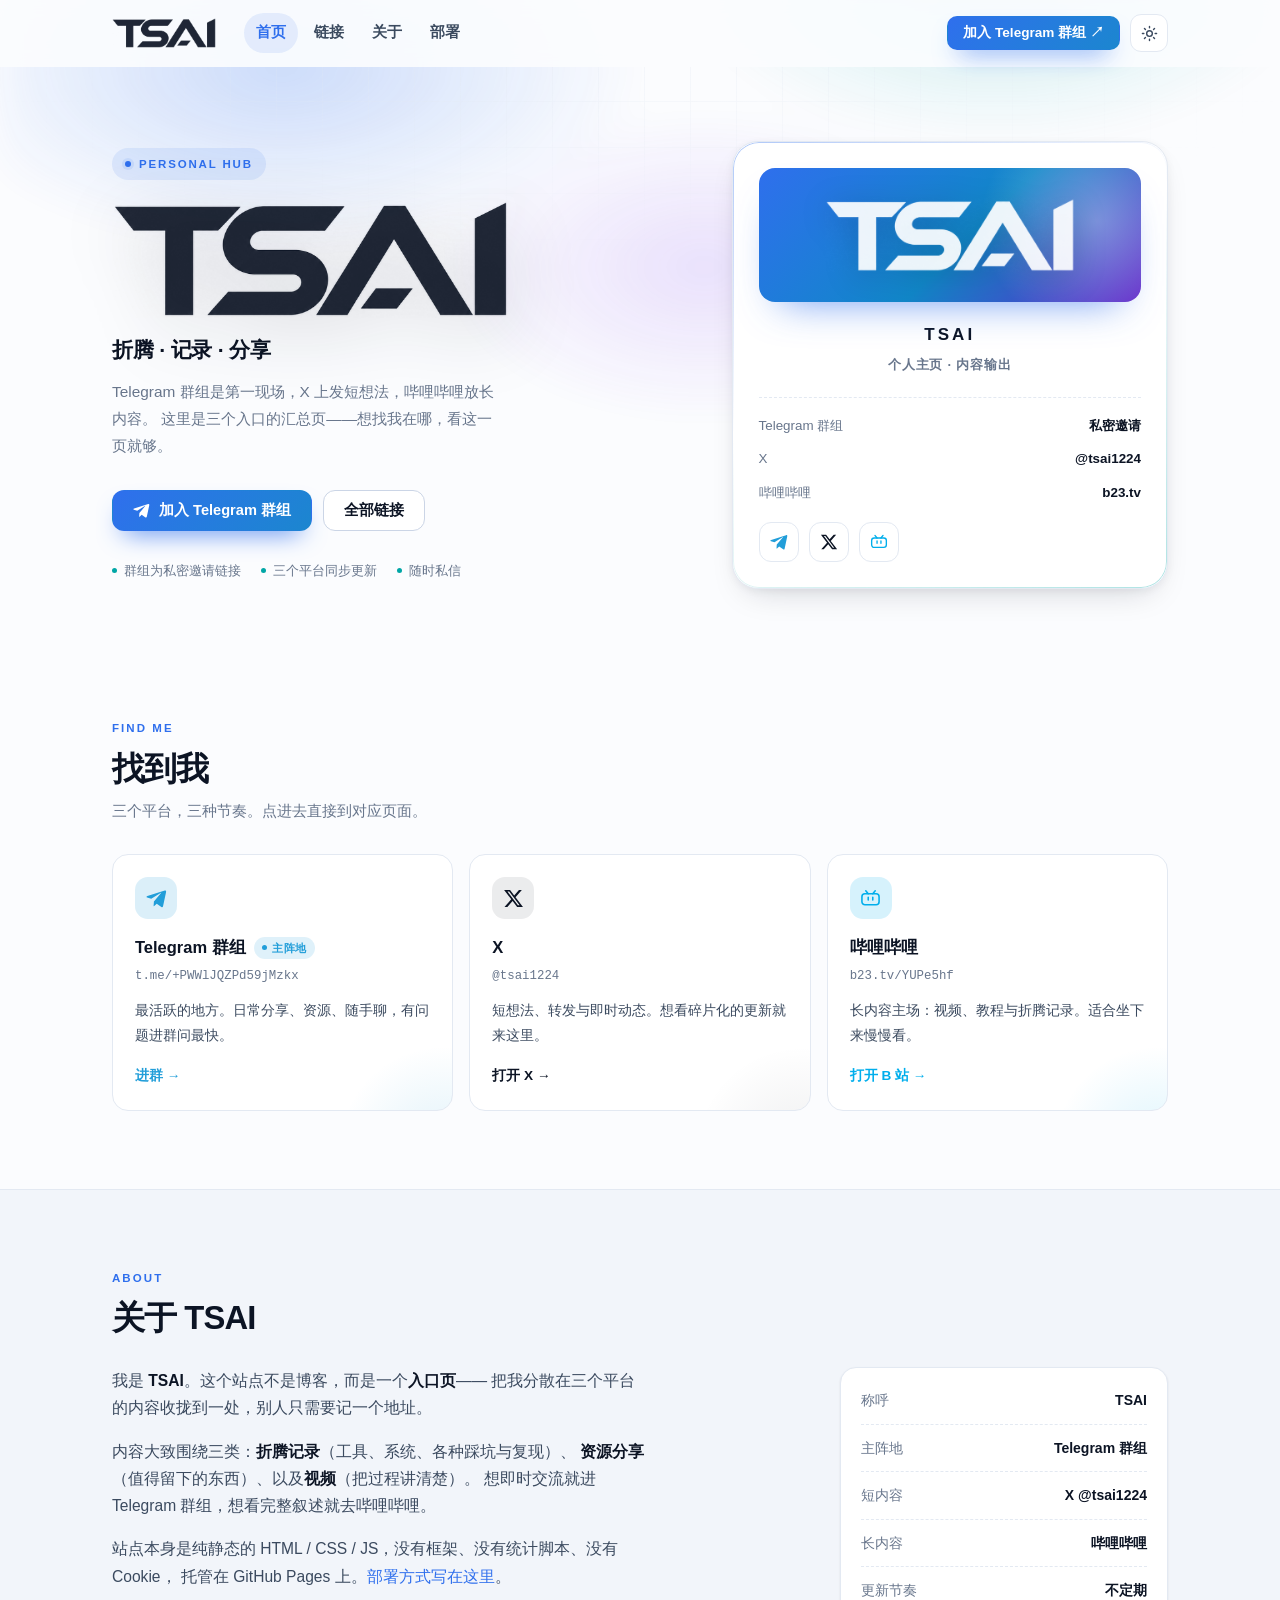
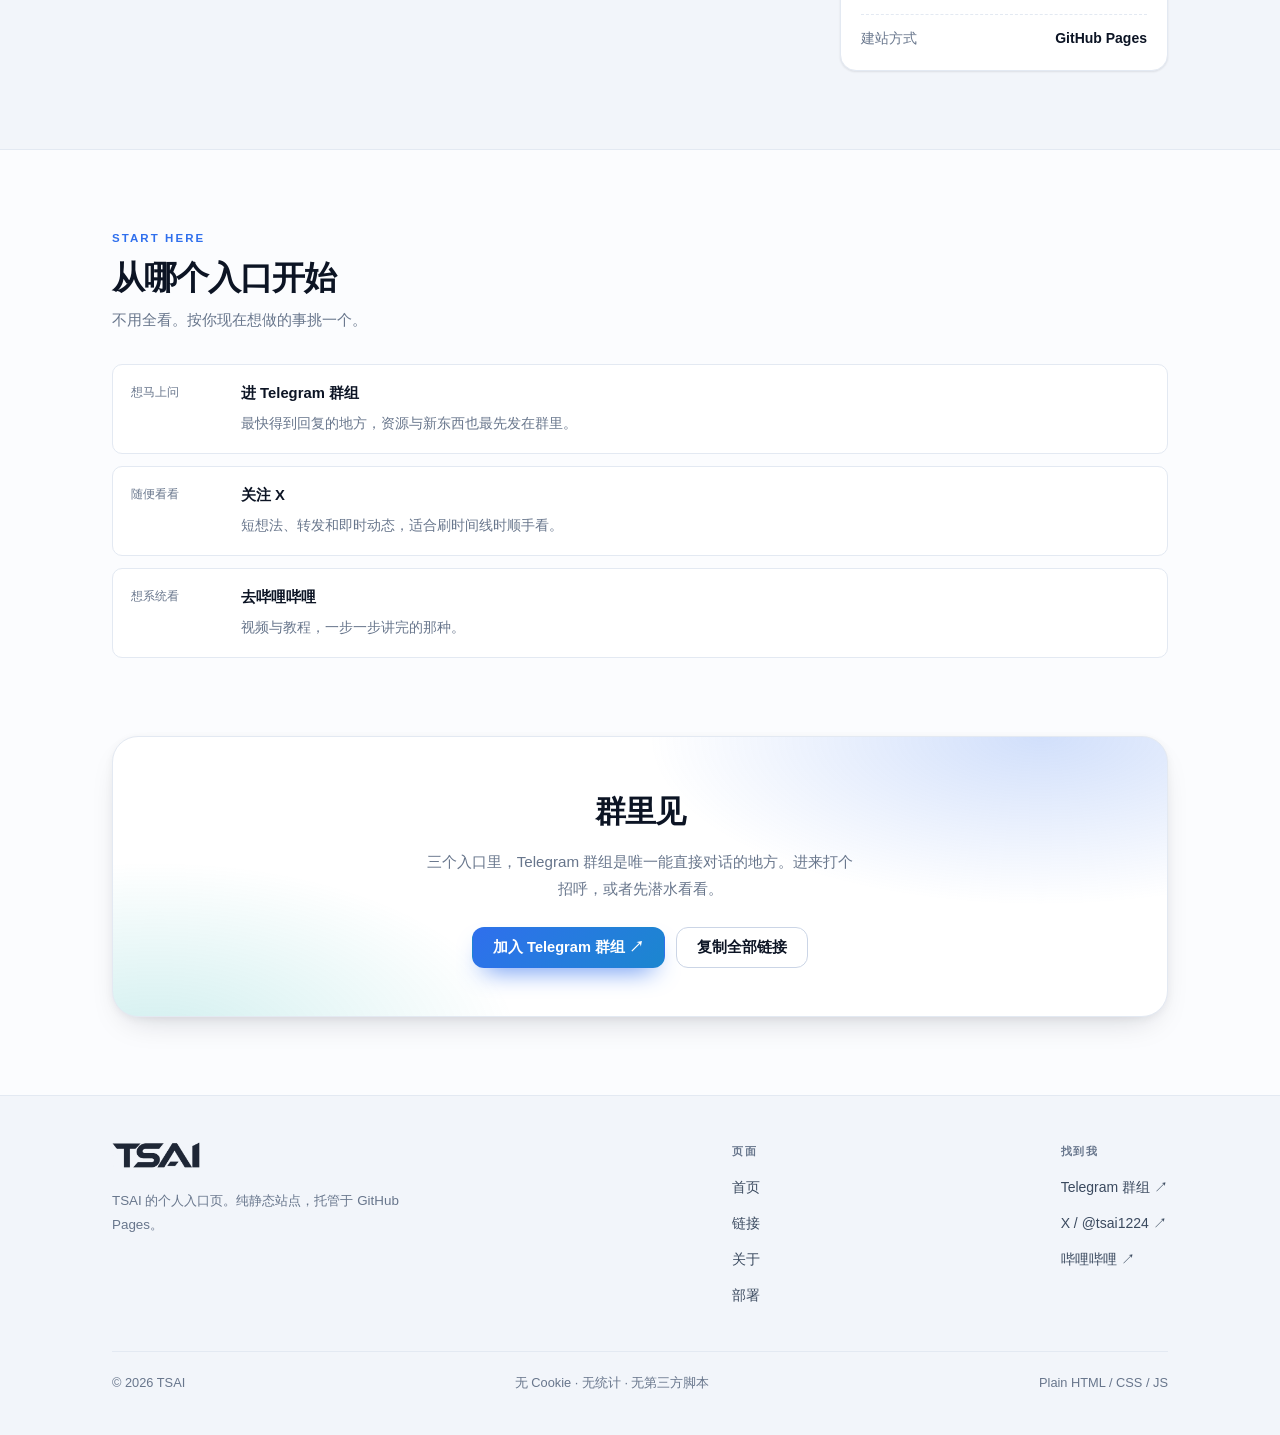
==== index.html @ ca475113 "seo: 补 canonical 与 og:url" ====
<!DOCTYPE html>
<html lang="zh-CN" data-theme="light">
<head>
<meta charset="utf-8">
<meta name="viewport" content="width=device-width, initial-scale=1">
<title>TSAI · 个人主页</title>
<meta name="description" content="TSAI 的个人主页：Telegram 群组、X、哔哩哔哩三个入口汇总。折腾、记录、分享。">
<meta name="author" content="TSAI">
<meta name="theme-color" content="#2f6fed">
<link rel="icon" href="assets/img/favicon.png" type="image/png">
<link rel="apple-touch-icon" href="assets/img/apple-touch-icon.png">
<link rel="stylesheet" href="assets/css/style.css">
  <link rel="canonical" href="https://mabaca123hsu.github.io/">
  <meta property="og:url" content="https://mabaca123hsu.github.io/">
  <meta property="og:type" content="website">
<meta property="og:title" content="TSAI · 个人主页">
<meta property="og:description" content="Telegram 群组、X、哔哩哔哩 —— 一个入口看全部。">
<meta property="og:image" content="https://mabaca123hsu.github.io/assets/img/og-cover.png">
<meta name="twitter:card" content="summary_large_image">
<script>
  (function () {
    document.documentElement.classList.add('js');
    try {
      var t = localStorage.getItem('tsai-theme');
      if (t !== 'light' && t !== 'dark') {
        t = window.matchMedia('(prefers-color-scheme: dark)').matches ? 'dark' : 'light';
      }
      document.documentElement.dataset.theme = t;
    } catch (e) {}
  })();
</script>
</head>
<body>

<a class="skip-link" href="#main">跳到正文</a>

<header class="topbar">
  <div class="wrap topbar-inner">
    <a class="brand" href="index.html" aria-label="TSAI 首页">
      <img class="logo-ink" src="assets/img/tsai-logo-ink.png" alt="TSAI" width="104" height="31">
      <img class="logo-paper" src="assets/img/tsai-logo-paper.png" alt="TSAI" width="104" height="31" aria-hidden="true">
    </a>
    <nav class="nav" id="siteNav" aria-label="主导航">
      <a href="index.html">首页</a>
      <a href="links.html">链接</a>
      <a href="about.html">关于</a>
      <a href="deploy.html">部署</a>
    </nav>
    <div class="topbar-right">
      <a class="btn btn-primary btn-sm" href="https://t.me/+PWWlJQZPd59jMzkx" target="_blank" rel="noopener">加入 Telegram 群组 ↗</a>
      <button class="icon-btn nav-toggle" id="navToggle" aria-label="打开导航" aria-expanded="false" aria-controls="siteNav">
        <svg width="18" height="18" viewBox="0 0 24 24" fill="none" stroke="currentColor" stroke-width="2" stroke-linecap="round"><path d="M4 7h16M4 12h16M4 17h16"/></svg>
      </button>
      <button class="icon-btn" id="themeToggle" aria-label="切换深色 / 浅色主题">
        <svg class="sun" width="17" height="17" viewBox="0 0 24 24" fill="none" stroke="currentColor" stroke-width="2" stroke-linecap="round"><circle cx="12" cy="12" r="4"/><path d="M12 2v2M12 20v2M2 12h2M20 12h2M4.9 4.9l1.4 1.4M17.7 17.7l1.4 1.4M19.1 4.9l-1.4 1.4M6.3 17.7l-1.4 1.4"/></svg>
        <svg class="moon" width="17" height="17" viewBox="0 0 24 24" fill="none" stroke="currentColor" stroke-width="2" stroke-linecap="round"><path d="M21 12.8A8.5 8.5 0 1 1 11.2 3a6.6 6.6 0 0 0 9.8 9.8z"/></svg>
      </button>
    </div>
  </div>
</header>

<main id="main">

  <section class="hero">
    <div class="wrap hero-grid">
      <div class="hero-copy">
        <span class="eyebrow">Personal hub</span>
        <h1>
          <img class="hero-logo logo-ink" src="assets/img/tsai-logo-ink.png" alt="TSAI" width="420" height="125">
          <img class="hero-logo logo-paper" src="assets/img/tsai-logo-paper.png" alt="TSAI" width="420" height="125" aria-hidden="true">
          <span class="sr-only">TSAI</span>
        </h1>
        <p class="tagline">折腾 · 记录 · 分享</p>
        <p class="sub">
          Telegram 群组是第一现场，X 上发短想法，哔哩哔哩放长内容。
          这里是三个入口的汇总页——想找我在哪，看这一页就够。
        </p>
        <div class="hero-actions">
          <a class="btn btn-primary" href="https://t.me/+PWWlJQZPd59jMzkx" target="_blank" rel="noopener">
            <svg width="17" height="17" viewBox="0 0 24 24" fill="currentColor" aria-hidden="true"><path d="M9.04 15.47l-.38 5.36c.54 0 .78-.24 1.06-.5l2.55-2.44 5.29 3.87c.97.54 1.66.26 1.92-.9l3.48-16.3c.31-1.45-.53-2.02-1.48-1.67L1.6 9.2C.18 9.77.2 10.58 1.36 10.94l4.6 1.44 10.7-6.74c.5-.33.96-.15.58.18z"/></svg>
            加入 Telegram 群组
          </a>
          <a class="btn btn-ghost" href="links.html">全部链接</a>
        </div>
        <div class="hero-note">
          <span>群组为私密邀请链接</span>
          <span>三个平台同步更新</span>
          <span>随时私信</span>
        </div>
      </div>

      <aside class="idcard reveal">
        <div class="plate">
          <img src="assets/img/tsai-logo-paper.png" alt="TSAI 标志" width="260" height="77">
        </div>
        <p class="name">TSAI</p>
        <p class="role">个人主页 · 内容输出</p>
        <ul class="idcard-list">
          <li><span>Telegram 群组</span><b>私密邀请</b></li>
          <li><span>X</span><b>@tsai1224</b></li>
          <li><span>哔哩哔哩</span><b>b23.tv</b></li>
        </ul>
        <div class="social-row" style="margin-top:18px">
          <a class="social tg icon-only" href="https://t.me/+PWWlJQZPd59jMzkx" target="_blank" rel="noopener" aria-label="Telegram 群组" title="Telegram 群组">
            <span class="ico"><svg viewBox="0 0 24 24" fill="currentColor" aria-hidden="true"><path d="M9.04 15.47l-.38 5.36c.54 0 .78-.24 1.06-.5l2.55-2.44 5.29 3.87c.97.54 1.66.26 1.92-.9l3.48-16.3c.31-1.45-.53-2.02-1.48-1.67L1.6 9.2C.18 9.77.2 10.58 1.36 10.94l4.6 1.44 10.7-6.74c.5-.33.96-.15.58.18z"/></svg></span>
          </a>
          <a class="social x icon-only" href="https://x.com/tsai1224?s=11" target="_blank" rel="noopener" aria-label="X（Twitter）" title="X">
            <span class="ico"><svg viewBox="0 0 24 24" fill="currentColor" aria-hidden="true"><path d="M18.244 2.25h3.308l-7.227 8.26 8.502 11.24H16.17l-5.214-6.817L4.99 21.75H1.68l7.73-8.835L1.254 2.25H8.08l4.713 6.231zm-1.161 17.52h1.833L7.084 4.126H5.117z"/></svg></span>
          </a>
          <a class="social bili icon-only" href="https://b23.tv/YUPe5hf" target="_blank" rel="noopener" aria-label="哔哩哔哩" title="哔哩哔哩">
            <span class="ico"><svg viewBox="0 0 24 24" fill="none" stroke="currentColor" stroke-width="1.8" stroke-linecap="round" stroke-linejoin="round" aria-hidden="true"><rect x="2.2" y="6.6" width="19.6" height="12.6" rx="3.4"/><path d="M6.6 3.2 9.4 6.6M17.4 3.2 14.6 6.6"/><path d="M9.4 10.6v3M14.6 10.6v3"/></svg></span>
          </a>
        </div>
      </aside>
    </div>
  </section>

  <section class="section" id="find">
    <div class="wrap">
      <div class="sec-head reveal">
        <span class="kicker">Find me</span>
        <h2>找到我</h2>
        <p>三个平台，三种节奏。点进去直接到对应页面。</p>
      </div>

      <div class="platforms">
        <a class="pcard tg reveal" href="https://t.me/+PWWlJQZPd59jMzkx" target="_blank" rel="noopener">
          <span class="pico">
            <svg viewBox="0 0 24 24" fill="currentColor" aria-hidden="true"><path d="M9.04 15.47l-.38 5.36c.54 0 .78-.24 1.06-.5l2.55-2.44 5.29 3.87c.97.54 1.66.26 1.92-.9l3.48-16.3c.31-1.45-.53-2.02-1.48-1.67L1.6 9.2C.18 9.77.2 10.58 1.36 10.94l4.6 1.44 10.7-6.74c.5-.33.96-.15.58.18z"/></svg>
          </span>
          <h3>Telegram 群组 <span class="badge-live">主阵地</span></h3>
          <p class="handle">t.me/+PWWlJQZPd59jMzkx</p>
          <p>最活跃的地方。日常分享、资源、随手聊，有问题进群问最快。</p>
          <span class="go">进群 →</span>
        </a>

        <a class="pcard xv reveal" href="https://x.com/tsai1224?s=11" target="_blank" rel="noopener">
          <span class="pico">
            <svg viewBox="0 0 24 24" fill="currentColor" aria-hidden="true"><path d="M18.244 2.25h3.308l-7.227 8.26 8.502 11.24H16.17l-5.214-6.817L4.99 21.75H1.68l7.73-8.835L1.254 2.25H8.08l4.713 6.231zm-1.161 17.52h1.833L7.084 4.126H5.117z"/></svg>
          </span>
          <h3>X</h3>
          <p class="handle">@tsai1224</p>
          <p>短想法、转发与即时动态。想看碎片化的更新就来这里。</p>
          <span class="go">打开 X →</span>
        </a>

        <a class="pcard bili reveal" href="https://b23.tv/YUPe5hf" target="_blank" rel="noopener">
          <span class="pico">
            <svg viewBox="0 0 24 24" fill="none" stroke="currentColor" stroke-width="1.8" stroke-linecap="round" stroke-linejoin="round" aria-hidden="true"><rect x="2.2" y="6.6" width="19.6" height="12.6" rx="3.4"/><path d="M6.6 3.2 9.4 6.6M17.4 3.2 14.6 6.6"/><path d="M9.4 10.6v3M14.6 10.6v3"/></svg>
          </span>
          <h3>哔哩哔哩</h3>
          <p class="handle">b23.tv/YUPe5hf</p>
          <p>长内容主场：视频、教程与折腾记录。适合坐下来慢慢看。</p>
          <span class="go">打开 B 站 →</span>
        </a>
      </div>
    </div>
  </section>

  <section class="section alt" id="about">
    <div class="wrap">
      <div class="sec-head reveal">
        <span class="kicker">About</span>
        <h2>关于 TSAI</h2>
      </div>
      <div class="about-grid">
        <div class="prose reveal">
          <p>
            我是 <strong>TSAI</strong>。这个站点不是博客，而是一个<strong>入口页</strong>——
            把我分散在三个平台的内容收拢到一处，别人只需要记一个地址。
          </p>
          <p>
            内容大致围绕三类：<strong>折腾记录</strong>（工具、系统、各种踩坑与复现）、
            <strong>资源分享</strong>（值得留下的东西）、以及<strong>视频</strong>（把过程讲清楚）。
            想即时交流就进 Telegram 群组，想看完整叙述就去哔哩哔哩。
          </p>
          <p>
            站点本身是纯静态的 HTML / CSS / JS，没有框架、没有统计脚本、没有 Cookie，
            托管在 GitHub Pages 上。<a href="deploy.html">部署方式写在这里</a>。
          </p>
        </div>
        <ul class="facts reveal">
          <li><span>称呼</span><b>TSAI</b></li>
          <li><span>主阵地</span><b>Telegram 群组</b></li>
          <li><span>短内容</span><b>X @tsai1224</b></li>
          <li><span>长内容</span><b>哔哩哔哩</b></li>
          <li><span>更新节奏</span><b>不定期</b></li>
          <li><span>建站方式</span><b>GitHub Pages</b></li>
        </ul>
      </div>
    </div>
  </section>

  <section class="section" id="how">
    <div class="wrap">
      <div class="sec-head reveal">
        <span class="kicker">Start here</span>
        <h2>从哪个入口开始</h2>
        <p>不用全看。按你现在想做的事挑一个。</p>
      </div>
      <div class="notes">
        <div class="note-row reveal">
          <time>想马上问</time>
          <div>
            <b>进 Telegram 群组</b>
            <span>最快得到回复的地方，资源与新东西也最先发在群里。</span>
          </div>
        </div>
        <div class="note-row reveal">
          <time>随便看看</time>
          <div>
            <b>关注 X</b>
            <span>短想法、转发和即时动态，适合刷时间线时顺手看。</span>
          </div>
        </div>
        <div class="note-row reveal">
          <time>想系统看</time>
          <div>
            <b>去哔哩哔哩</b>
            <span>视频与教程，一步一步讲完的那种。</span>
          </div>
        </div>
      </div>
    </div>
  </section>

  <section class="section tight">
    <div class="wrap">
      <div class="cta reveal">
        <h2>群里见</h2>
        <p>三个入口里，Telegram 群组是唯一能直接对话的地方。进来打个招呼，或者先潜水看看。</p>
        <div class="hero-actions">
          <a class="btn btn-primary" href="https://t.me/+PWWlJQZPd59jMzkx" target="_blank" rel="noopener">加入 Telegram 群组 ↗</a>
          <a class="btn btn-ghost" href="links.html">复制全部链接</a>
        </div>
      </div>
    </div>
  </section>

</main>

<footer class="footer">
  <div class="wrap">
    <div class="footer-grid">
      <div class="footer-brand">
        <a class="brand" href="index.html" aria-label="TSAI 首页">
          <img class="logo-ink" src="assets/img/tsai-logo-ink.png" alt="TSAI" width="92" height="27">
          <img class="logo-paper" src="assets/img/tsai-logo-paper.png" alt="TSAI" width="92" height="27" aria-hidden="true">
        </a>
        <p>TSAI 的个人入口页。纯静态站点，托管于 GitHub Pages。</p>
      </div>
      <div>
        <h4>页面</h4>
        <ul>
          <li><a href="index.html">首页</a></li>
          <li><a href="links.html">链接</a></li>
          <li><a href="about.html">关于</a></li>
          <li><a href="deploy.html">部署</a></li>
        </ul>
      </div>
      <div>
        <h4>找到我</h4>
        <ul>
          <li><a href="https://t.me/+PWWlJQZPd59jMzkx" target="_blank" rel="noopener">Telegram 群组 ↗</a></li>
          <li><a href="https://x.com/tsai1224?s=11" target="_blank" rel="noopener">X / @tsai1224 ↗</a></li>
          <li><a href="https://b23.tv/YUPe5hf" target="_blank" rel="noopener">哔哩哔哩 ↗</a></li>
        </ul>
      </div>
    </div>
    <div class="footer-bottom">
      <span>© <span data-year>2026</span> TSAI</span>
      <span>无 Cookie · 无统计 · 无第三方脚本</span>
      <span>Plain HTML / CSS / JS</span>
    </div>
  </div>
</footer>

<script src="assets/js/main.js" defer></script>
</body>
</html>
---- assets/css/style.css ----
/* ==========================================================================
   TSAI — 个人站点样式表
   纯手写 CSS：无构建、无外部字体、无第三方依赖。深浅两套主题。
   ========================================================================== */

/* ---------- 设计变量 ---------- */
:root {
  --font-sans: -apple-system, BlinkMacSystemFont, "Segoe UI", "Noto Sans SC",
    "PingFang SC", "Hiragino Sans GB", "Microsoft YaHei", Roboto, Helvetica, Arial, sans-serif;
  --font-mono: ui-monospace, SFMono-Regular, "SF Mono", "Cascadia Code", Menlo, Consolas,
    "Liberation Mono", monospace;

  --radius-sm: 10px;
  --radius: 16px;
  --radius-lg: 26px;

  --maxw: 1120px;
  --header-h: 66px;

  --brand: #2f6fed;
  --brand-2: #00a6a6;
  --brand-3: #7c3aed;
  --brand-soft: rgba(47, 111, 237, 0.1);

  --tg: #229ed9;
  --x: #0f1419;
  --bili: #00aeec;

  --bg: #fbfcfe;
  --bg-alt: #f2f5fa;
  --surface: #ffffff;
  --surface-2: #f6f9fd;
  --text: #0c1424;
  --text-soft: #3b4a5f;
  --muted: #68768c;
  --border: #e3e9f2;
  --border-strong: #cbd5e6;

  --shadow-sm: 0 1px 2px rgba(12, 20, 36, .06), 0 1px 3px rgba(12, 20, 36, .04);
  --shadow: 0 14px 34px -16px rgba(12, 20, 36, .22), 0 2px 8px rgba(12, 20, 36, .05);
  --shadow-lg: 0 40px 80px -40px rgba(12, 20, 36, .38);

  --code-bg: #0d1322;
  --code-text: #dbe4f3;

  color-scheme: light;
}

:root[data-theme="dark"] {
  --brand: #7aa8ff;
  --brand-2: #3ad8ca;
  --brand-3: #b18cff;
  --brand-soft: rgba(122, 168, 255, .14);

  --x: #e7edf7;
  --bili: #46c8f5;

  --bg: #070b14;
  --bg-alt: #0a1020;
  --surface: #0e1626;
  --surface-2: #121d31;
  --text: #e9effa;
  --text-soft: #b8c5d9;
  --muted: #8898b1;
  --border: #1d2a42;
  --border-strong: #2b3c5a;

  --shadow-sm: 0 1px 2px rgba(0, 0, 0, .5);
  --shadow: 0 18px 40px -20px rgba(0, 0, 0, .85), 0 2px 8px rgba(0, 0, 0, .35);
  --shadow-lg: 0 50px 90px -45px rgba(0, 0, 0, .95);

  --code-bg: #05080f;
  --code-text: #cfdcf1;

  color-scheme: dark;
}

/* ---------- 重置 ---------- */
*, *::before, *::after { box-sizing: border-box; }

html {
  scroll-behavior: smooth;
  scroll-padding-top: calc(var(--header-h) + 20px);
  -webkit-text-size-adjust: 100%;
}

body {
  margin: 0;
  font-family: var(--font-sans);
  font-size: 16px;
  line-height: 1.75;
  color: var(--text);
  background: var(--bg);
  -webkit-font-smoothing: antialiased;
  overflow-x: hidden;
}

img, svg { max-width: 100%; display: block; }
a { color: var(--brand); text-decoration: none; }
a:hover { text-decoration: underline; text-underline-offset: 3px; }
hr { border: 0; border-top: 1px solid var(--border); margin: 48px 0; }
::selection { background: var(--brand); color: #fff; }

:focus-visible { outline: 2px solid var(--brand); outline-offset: 3px; border-radius: 6px; }

.skip-link {
  position: fixed; top: -120px; left: 14px; z-index: 200;
  padding: 10px 16px; color: #fff; background: var(--brand);
  border-radius: 0 0 10px 10px; transition: top .16s ease;
}
.skip-link:focus { top: 0; text-decoration: none; }

/* ---------- 布局容器 ---------- */
.wrap {
  width: 100%;
  max-width: var(--maxw);
  margin: 0 auto;
  padding: 0 clamp(16px, 4vw, 32px);
}

.wrap.narrow { max-width: 860px; }

/* ---------- 顶栏 ---------- */
.topbar {
  position: sticky; top: 0; z-index: 100;
  background: color-mix(in srgb, var(--bg) 92%, transparent);
  backdrop-filter: saturate(160%) blur(10px);
  -webkit-backdrop-filter: saturate(160%) blur(10px);
  border-bottom: 1px solid transparent;
  transition: background .2s, border-color .2s;
}
.topbar.is-stuck {
  background: color-mix(in srgb, var(--bg) 88%, transparent);
  backdrop-filter: saturate(180%) blur(14px);
  -webkit-backdrop-filter: saturate(180%) blur(14px);
  border-bottom-color: var(--border);
}
.topbar-inner {
  display: flex; align-items: center; gap: 16px;
  height: var(--header-h);
}

.brand {
  display: inline-flex; align-items: center; gap: 10px;
  font-weight: 800; letter-spacing: .16em; font-size: 15px;
  color: var(--text); white-space: nowrap;
}
.brand:hover { text-decoration: none; }
.brand-mark {
  display: grid; place-items: center;
  width: 32px; height: 32px; border-radius: 10px;
  background: linear-gradient(140deg, var(--brand), var(--brand-2));
  color: #fff; font-family: var(--font-mono); font-size: 15px; font-weight: 700;
  letter-spacing: 0; box-shadow: 0 6px 16px -6px var(--brand);
}

.nav {
  display: flex; align-items: center; gap: 4px;
  margin-left: 12px;
}
.nav a {
  padding: 7px 12px;
  font-size: 14.5px; font-weight: 600;
  color: var(--text-soft);
  border-radius: 999px;
  transition: color .15s, background .15s;
}
.nav a:hover { color: var(--text); background: var(--surface-2); text-decoration: none; }
.nav a.is-active { color: var(--brand); background: var(--brand-soft); }

.topbar-right { margin-left: auto; display: flex; align-items: center; gap: 10px; }

.icon-btn {
  display: grid; place-items: center;
  width: 38px; height: 38px; flex: 0 0 auto; padding: 0;
  color: var(--text-soft); background: var(--surface);
  border: 1px solid var(--border); border-radius: 11px; cursor: pointer;
  transition: color .15s, border-color .15s, transform .1s, background .15s;
}
.icon-btn:hover { color: var(--brand); border-color: var(--brand); }
.icon-btn:active { transform: scale(.96); }
.icon-btn .moon { display: none; }
:root[data-theme="dark"] .icon-btn .moon { display: block; }
:root[data-theme="dark"] .icon-btn .sun { display: none; }

.nav-toggle { display: none; }

/* ---------- 按钮 ---------- */
.btn {
  display: inline-flex; align-items: center; justify-content: center; gap: 9px;
  padding: 11px 20px;
  font: inherit; font-size: 14.6px; font-weight: 700; line-height: 1.2;
  border: 1px solid transparent; border-radius: 12px; cursor: pointer;
  transition: transform .14s, box-shadow .18s, background .18s, color .18s, border-color .18s;
}
.btn:hover { text-decoration: none; transform: translateY(-1px); }
.btn:active { transform: translateY(0); }

.btn-primary {
  color: #fff;
  background: linear-gradient(135deg, var(--brand), color-mix(in srgb, var(--brand) 58%, var(--brand-2)));
  box-shadow: 0 12px 26px -12px var(--brand);
}
.btn-primary:hover { box-shadow: 0 16px 32px -12px var(--brand); }

.btn-ghost { color: var(--text); background: var(--surface); border-color: var(--border-strong); }
.btn-ghost:hover { color: var(--brand); border-color: var(--brand); }

.btn-sm { padding: 8px 15px; font-size: 13.6px; border-radius: 10px; }
.btn-block { width: 100%; }

/* ---------- Hero ---------- */
.hero {
  position: relative;
  padding: clamp(30px, 6vw, 74px) 0 clamp(26px, 4vw, 52px);
}
.hero::before {
  content: "";
  position: absolute;
  inset: -150px 0 auto 0;
  height: 500px;
  z-index: -1;
  background:
    radial-gradient(520px 260px at 22% 30%, color-mix(in srgb, var(--brand) 26%, transparent), transparent 70%),
    radial-gradient(460px 240px at 78% 12%, color-mix(in srgb, var(--brand-2) 22%, transparent), transparent 70%),
    radial-gradient(380px 220px at 55% 70%, color-mix(in srgb, var(--brand-3) 16%, transparent), transparent 70%);
  filter: blur(18px);
  opacity: .9;
  pointer-events: none;
}
.hero::after {
  content: "";
  position: absolute;
  inset: -150px 0 auto 0;
  height: 500px;
  z-index: -1;
  background-image:
    linear-gradient(to right, color-mix(in srgb, var(--border) 80%, transparent) 1px, transparent 1px),
    linear-gradient(to bottom, color-mix(in srgb, var(--border) 80%, transparent) 1px, transparent 1px);
  background-size: 46px 46px;
  mask-image: radial-gradient(70% 60% at 50% 20%, #000 0%, transparent 78%);
  -webkit-mask-image: radial-gradient(70% 60% at 50% 20%, #000 0%, transparent 78%);
  opacity: .5;
  pointer-events: none;
}

.hero-grid {
  display: grid;
  grid-template-columns: minmax(0, 1.12fr) minmax(0, .88fr);
  gap: clamp(24px, 5vw, 64px);
  align-items: center;
}

.eyebrow {
  display: inline-flex; align-items: center; gap: 8px;
  margin-bottom: 18px; padding: 6px 13px;
  font-size: 11.5px; font-weight: 700; letter-spacing: .16em; text-transform: uppercase;
  color: var(--brand); background: var(--brand-soft); border-radius: 999px;
}
.eyebrow::before {
  content: ""; width: 6px; height: 6px; border-radius: 50%;
  background: currentColor; box-shadow: 0 0 0 3px var(--brand-soft);
}

.hero h1 {
  margin: 0 0 14px;
  font-size: clamp(3rem, 1.6rem + 7vw, 5.6rem);
  font-weight: 800;
  line-height: .94;
  letter-spacing: -.045em;
}
.hero h1 .grad {
  background: linear-gradient(104deg, var(--brand), var(--brand-2) 52%, var(--brand-3));
  -webkit-background-clip: text; background-clip: text; color: transparent;
}
.hero .tagline {
  margin: 0 0 10px;
  font-size: clamp(1.05rem, .98rem + .5vw, 1.32rem);
  font-weight: 650;
  color: var(--text);
  letter-spacing: -.01em;
}
.hero .sub {
  margin: 0 0 30px;
  max-width: 46ch;
  font-size: 15.4px;
  color: var(--muted);
}

.hero-actions { display: flex; flex-wrap: wrap; gap: 11px; margin-bottom: 28px; }

.hero-note {
  display: flex; flex-wrap: wrap; gap: 8px 20px;
  font-size: 13.2px; color: var(--muted);
}
.hero-note span { display: inline-flex; align-items: center; gap: 7px; }
.hero-note span::before {
  content: ""; width: 5px; height: 5px; border-radius: 50%; background: var(--brand-2);
}

/* ---------- 头像卡 ---------- */
.idcard {
  position: relative;
  padding: 26px;
  background: var(--surface);
  border: 1px solid var(--border);
  border-radius: var(--radius-lg);
  box-shadow: var(--shadow);
}
.idcard::before {
  content: "";
  position: absolute; inset: 0;
  border-radius: inherit;
  padding: 1px;
  background: linear-gradient(150deg, color-mix(in srgb, var(--brand) 55%, transparent), transparent 42%, color-mix(in srgb, var(--brand-2) 45%, transparent));
  -webkit-mask: linear-gradient(#000 0 0) content-box, linear-gradient(#000 0 0);
  mask: linear-gradient(#000 0 0) content-box, linear-gradient(#000 0 0);
  -webkit-mask-composite: xor;
  mask-composite: exclude;
  pointer-events: none;
  opacity: .7;
}

/* 渐变铭牌：把 TSAI 标志放在色块上 */
.plate {
  position: relative;
  display: grid; place-items: center;
  padding: 30px 22px;
  margin-bottom: 18px;
  border-radius: 16px;
  overflow: hidden;
  background: linear-gradient(135deg, #2f6fed, #1187c9 54%, #6127c9);
  box-shadow: 0 20px 40px -22px color-mix(in srgb, var(--brand) 75%, transparent);
}
.plate::after {
  content: "";
  position: absolute; inset: -50% -20% auto auto;
  width: 240px; height: 240px; border-radius: 50%;
  background: radial-gradient(circle, rgba(255, 255, 255, .34), transparent 68%);
  pointer-events: none;
}
.plate img {
  position: relative; z-index: 1;
  width: min(80%, 250px); height: auto;
  filter: drop-shadow(0 6px 16px rgba(0, 0, 0, .18));
}

/* 主题切换用的双 logo：浅色用墨色，深色用白色 */
.sr-only {
  position: absolute; width: 1px; height: 1px;
  padding: 0; margin: -1px; overflow: hidden;
  clip: rect(0 0 0 0); white-space: nowrap; border: 0;
}
.logo-ink, .logo-paper { display: block; height: auto; }
.logo-paper { display: none; }
:root[data-theme="dark"] .logo-ink { display: none; }
:root[data-theme="dark"] .logo-paper { display: block; }

.brand img { width: 104px; height: auto; }
.footer-brand .brand img { width: 88px; }

.hero-logo {
  width: clamp(230px, 31vw, 400px);
  height: auto;
  margin: 2px 0 6px;
  filter: drop-shadow(0 18px 34px rgba(12, 20, 36, .16));
}
:root[data-theme="dark"] .hero-logo {
  filter: drop-shadow(0 18px 40px rgba(0, 0, 0, .55));
}

.idcard .name {
  margin: 0 0 4px;
  text-align: center;
  font-size: 17px; font-weight: 800; letter-spacing: .18em;
}
.idcard .role {
  margin: 0 0 20px;
  text-align: center;
  font-size: 13px; font-weight: 600; letter-spacing: .06em;
  color: var(--muted);
}

.idcard-list {
  list-style: none; margin: 0; padding: 16px 0 0;
  border-top: 1px dashed var(--border);
  display: grid; gap: 10px;
}
.idcard-list li {
  display: flex; align-items: center; justify-content: space-between; gap: 10px;
  font-size: 13.4px; color: var(--muted);
}
.idcard-list b { color: var(--text); font-weight: 650; font-size: 13.4px; }

/* ---------- 社交按钮 ---------- */
.social-row { display: flex; flex-wrap: wrap; gap: 10px; }

.social {
  display: inline-flex; align-items: center; gap: 9px;
  padding: 10px 16px 10px 13px;
  font-size: 14.2px; font-weight: 650;
  color: var(--text);
  background: var(--surface);
  border: 1px solid var(--border);
  border-radius: 12px;
  transition: transform .14s, box-shadow .2s, border-color .18s, color .18s;
}
.social:hover { text-decoration: none; transform: translateY(-2px); box-shadow: var(--shadow); }
.social svg { width: 17px; height: 17px; flex: 0 0 auto; }
.social .ico { display: grid; place-items: center; }

.social.tg:hover { border-color: var(--tg); color: var(--tg); }
.social.tg .ico { color: var(--tg); }
.social.x:hover { border-color: var(--x); color: var(--text); }
.social.x .ico { color: var(--text); }
.social.bili:hover { border-color: var(--bili); color: var(--bili); }
.social.bili .ico { color: var(--bili); }

/* ---------- 区块 ---------- */
.section { padding: clamp(40px, 7vw, 78px) 0; }
.section.tight { padding-top: 0; }
.section.alt {
  background: var(--bg-alt);
  border-top: 1px solid var(--border);
  border-bottom: 1px solid var(--border);
}

.sec-head { margin-bottom: 30px; max-width: 60ch; }
.sec-head .kicker {
  display: block; margin-bottom: 10px;
  font-size: 11.5px; font-weight: 700; letter-spacing: .18em; text-transform: uppercase;
  color: var(--brand);
}
.sec-head h2 {
  margin: 0 0 10px;
  font-size: clamp(1.5rem, 1.2rem + 1.4vw, 2.05rem);
  font-weight: 780; letter-spacing: -.028em; line-height: 1.2;
}
.sec-head p { margin: 0; color: var(--muted); font-size: 15.2px; }

/* ---------- 平台卡片 ---------- */
.platforms {
  display: grid;
  grid-template-columns: repeat(auto-fit, minmax(240px, 1fr));
  gap: 16px;
}
.pcard {
  position: relative;
  display: flex; flex-direction: column;
  padding: 22px;
  color: inherit;
  background: var(--surface);
  border: 1px solid var(--border);
  border-radius: var(--radius);
  overflow: hidden;
  transition: transform .18s ease, box-shadow .22s ease, border-color .18s ease;
}
.pcard:hover { text-decoration: none; transform: translateY(-3px); box-shadow: var(--shadow); }
.pcard::after {
  content: "";
  position: absolute; inset: auto -30% -60% auto;
  width: 220px; height: 220px; border-radius: 50%;
  background: radial-gradient(circle, var(--tint, var(--brand-soft)), transparent 68%);
  opacity: .85; transition: opacity .2s;
}
.pcard:hover::after { opacity: 1; }

.pcard .pico {
  width: 42px; height: 42px; border-radius: 13px;
  display: grid; place-items: center;
  background: var(--tint, var(--brand-soft));
  color: var(--tint-fg, var(--brand));
  margin-bottom: 14px;
}
.pcard .pico svg { width: 21px; height: 21px; }

.pcard h3 {
  margin: 0 0 4px; font-size: 16.5px; font-weight: 750;
  display: flex; align-items: center; gap: 8px;
}
.pcard .handle {
  font-family: var(--font-mono); font-size: 12.4px; color: var(--muted);
  margin-bottom: 10px; word-break: break-all;
}
.pcard p { margin: 0; font-size: 14.2px; color: var(--text-soft); flex: 1 1 auto; }
.pcard .go {
  display: inline-flex; align-items: center; gap: 6px;
  margin-top: 16px; font-size: 13.6px; font-weight: 700; color: var(--tint-fg, var(--brand));
}

.pcard.tg { --tint: color-mix(in srgb, var(--tg) 16%, transparent); --tint-fg: var(--tg); }
.pcard.tg:hover { border-color: color-mix(in srgb, var(--tg) 55%, var(--border)); }
.pcard.xv { --tint: color-mix(in srgb, var(--text) 8%, transparent); --tint-fg: var(--text); }
.pcard.xv:hover { border-color: var(--border-strong); }
.pcard.bili { --tint: color-mix(in srgb, var(--bili) 16%, transparent); --tint-fg: var(--bili); }
.pcard.bili:hover { border-color: color-mix(in srgb, var(--bili) 55%, var(--border)); }

/* ---------- 关于 ---------- */
.about-grid {
  display: grid;
  grid-template-columns: minmax(0, 1.35fr) minmax(0, .65fr);
  gap: clamp(22px, 4vw, 48px);
  align-items: start;
}
.prose p { margin: 0 0 16px; color: var(--text-soft); font-size: 15.6px; max-width: 62ch; }
.prose p:last-child { margin-bottom: 0; }
.prose strong { color: var(--text); font-weight: 700; }

.facts {
  list-style: none; margin: 0; padding: 20px;
  background: var(--surface);
  border: 1px solid var(--border);
  border-radius: var(--radius);
  box-shadow: var(--shadow-sm);
}
.facts li {
  display: flex; align-items: baseline; justify-content: space-between; gap: 14px;
  padding: 11px 0;
  font-size: 14px; color: var(--muted);
  border-bottom: 1px dashed var(--border);
}
.facts li:last-child { border-bottom: 0; padding-bottom: 0; }
.facts li:first-child { padding-top: 0; }
.facts b { color: var(--text); font-weight: 650; text-align: right; }

/* ---------- 时间线 / 更新 ---------- */
.notes { display: grid; gap: 12px; }
.note-row {
  display: grid;
  grid-template-columns: 92px minmax(0, 1fr);
  gap: 18px;
  padding: 16px 18px;
  background: var(--surface);
  border: 1px solid var(--border);
  border-radius: var(--radius-sm);
  transition: border-color .18s, transform .18s;
}
.note-row:hover { border-color: var(--border-strong); transform: translateX(2px); }
.note-row time {
  font-family: var(--font-mono); font-size: 12.4px; color: var(--muted);
  padding-top: 2px;
}
.note-row b { display: block; font-size: 14.8px; color: var(--text); font-weight: 650; margin-bottom: 2px; }
.note-row span { font-size: 13.8px; color: var(--muted); }

/* ---------- CTA 带 ---------- */
.cta {
  position: relative;
  padding: clamp(28px, 4vw, 48px);
  border-radius: var(--radius-lg);
  background:
    radial-gradient(560px 240px at 88% 0%, color-mix(in srgb, var(--brand) 22%, transparent), transparent 70%),
    radial-gradient(520px 260px at 4% 110%, color-mix(in srgb, var(--brand-2) 18%, transparent), transparent 70%),
    var(--surface);
  border: 1px solid var(--border);
  box-shadow: var(--shadow);
  overflow: hidden;
  text-align: center;
}
.cta h2 {
  margin: 0 0 10px;
  font-size: clamp(1.4rem, 1.15rem + 1.3vw, 1.95rem);
  font-weight: 780; letter-spacing: -.026em;
}
.cta p { margin: 0 auto 24px; max-width: 52ch; color: var(--muted); font-size: 15.2px; }
.cta .hero-actions { justify-content: center; margin-bottom: 0; }

/* ---------- 代码块 ---------- */
.code {
  margin: 0 0 20px;
  border-radius: var(--radius-sm);
  overflow: hidden;
  background: var(--code-bg);
  border: 1px solid color-mix(in srgb, var(--border) 55%, transparent);
  box-shadow: var(--shadow-sm);
}
.code-bar {
  display: flex; align-items: center; gap: 10px;
  padding: 8px 10px 8px 14px;
  background: rgba(255, 255, 255, .04);
  border-bottom: 1px solid rgba(255, 255, 255, .07);
}
.code-title {
  font-family: var(--font-mono); font-size: 11.5px; letter-spacing: .08em;
  text-transform: uppercase; color: #8ea0bd;
}
.copy {
  margin-left: auto; padding: 4px 10px;
  font: inherit; font-size: 12px; font-weight: 600;
  color: #a9b8d1; background: rgba(255, 255, 255, .06);
  border: 1px solid rgba(255, 255, 255, .1); border-radius: 7px; cursor: pointer;
  transition: color .15s, background .15s, border-color .15s;
}
.copy:hover { color: #fff; background: rgba(255, 255, 255, .13); }
.copy.is-done { color: #6ee7a8; border-color: rgba(110, 231, 168, .45); }
.code pre {
  margin: 0; padding: 15px 17px; overflow-x: auto;
  font-family: var(--font-mono); font-size: 13.2px; line-height: 1.68;
  color: var(--code-text); tab-size: 2;
}
.code pre code { font: inherit; white-space: pre; }
.code .c { color: #6b7d99; font-style: italic; }
.code .s { color: #86e0b0; }

/* ---------- 表格 ---------- */
.table-wrap {
  margin: 0 0 22px; overflow-x: auto;
  border: 1px solid var(--border); border-radius: var(--radius-sm);
  background: var(--surface);
}
table { width: 100%; min-width: 520px; border-collapse: collapse; font-size: 14.2px; }
thead th {
  text-align: left; padding: 12px 16px;
  font-size: 11.5px; font-weight: 700; letter-spacing: .07em; text-transform: uppercase;
  color: var(--muted); background: var(--surface-2);
  border-bottom: 1px solid var(--border); white-space: nowrap;
}
tbody td { padding: 12px 16px; border-bottom: 1px solid var(--border); color: var(--text-soft); vertical-align: top; }
tbody tr:last-child td { border-bottom: 0; }
tbody tr:hover td { background: var(--surface-2); }
td strong { color: var(--text); }
td code, th code {
  font-family: var(--font-mono); font-size: 12.6px; padding: 1px 5px;
  border-radius: 5px; background: var(--brand-soft); color: var(--brand); white-space: nowrap;
}

/* ---------- 提示块 ---------- */
.note {
  position: relative; margin: 0 0 20px;
  padding: 14px 17px 14px 44px;
  font-size: 14.4px; line-height: 1.68;
  color: var(--text-soft);
  background: var(--surface-2);
  border: 1px solid var(--border);
  border-left: 3px solid var(--brand);
  border-radius: var(--radius-sm);
}
.note::before {
  content: "i"; position: absolute; left: 15px; top: 14px;
  width: 18px; height: 18px; display: grid; place-items: center;
  font: 700 12px/1 var(--font-mono); color: var(--brand);
  border: 1.5px solid currentColor; border-radius: 50%;
}
.note p { margin: 0; }
.note p + p { margin-top: 8px; }
.note strong { color: var(--text); }

/* ---------- 步骤 ---------- */
.steps { list-style: none; padding: 0; margin: 0 0 22px; counter-reset: step; }
.steps li {
  position: relative; counter-increment: step;
  padding: 0 0 20px 44px;
  border-left: 2px solid var(--border);
}
.steps li:last-child { border-left-color: transparent; padding-bottom: 0; }
.steps li::before {
  content: counter(step); position: absolute; left: -16px; top: -2px;
  width: 30px; height: 30px; display: grid; place-items: center;
  font: 700 13px/1 var(--font-mono); color: var(--brand);
  background: var(--surface); border: 1.5px solid var(--border-strong); border-radius: 50%;
}
.steps h3 { margin: 2px 0 6px; font-size: 15.6px; font-weight: 700; }
.steps p { margin: 0; font-size: 14.4px; color: var(--muted); }
.steps p + p { margin-top: 8px; }

/* ---------- 链接聚合页 ---------- */
.link-list { display: grid; gap: 12px; max-width: 720px; }

.link-item {
  display: flex; align-items: center; gap: 14px;
  padding: 15px 16px;
  background: var(--surface);
  border: 1px solid var(--border);
  border-radius: var(--radius-sm);
  color: inherit;
  transition: transform .16s, border-color .18s, box-shadow .2s;
}
.link-item:hover { text-decoration: none; transform: translateY(-2px); box-shadow: var(--shadow); border-color: var(--border-strong); }

.link-item .pico {
  width: 42px; height: 42px; border-radius: 13px;
  display: grid; place-items: center;
  margin: 0; flex: 0 0 auto;
  background: var(--tint, var(--brand-soft));
  color: var(--tint-fg, var(--brand));
}
.link-item .pico svg { width: 21px; height: 21px; }
.link-item .meta { min-width: 0; flex: 1 1 auto; }
.link-item .meta b { display: block; font-size: 15px; font-weight: 700; }
.link-item .meta span {
  display: block;
  font-family: var(--font-mono); font-size: 12.2px; color: var(--muted);
  overflow: hidden; text-overflow: ellipsis; white-space: nowrap;
}
.link-item .arrow { color: var(--muted); flex: 0 0 auto; transition: transform .16s, color .16s; }
.link-item:hover .arrow { transform: translateX(3px); color: var(--brand); }

.copy-mini {
  flex: 0 0 auto;
  padding: 6px 11px;
  font: inherit; font-size: 12.4px; font-weight: 650;
  color: var(--muted);
  background: var(--surface-2);
  border: 1px solid var(--border);
  border-radius: 8px; cursor: pointer;
  transition: color .15s, border-color .15s;
}
.copy-mini:hover { color: var(--brand); border-color: var(--brand); }
.copy-mini.is-done { color: var(--brand); border-color: var(--brand); }

/* ---------- 页脚 ---------- */
.footer {
  border-top: 1px solid var(--border);
  background: var(--bg-alt);
  padding: 46px 0 40px;
  margin-top: 0;
}
.footer-grid {
  display: flex; flex-wrap: wrap; gap: 30px 56px; justify-content: space-between;
}
.footer-brand { max-width: 320px; }
.footer-brand p { margin: 12px 0 0; font-size: 13.4px; color: var(--muted); }
.footer h4 {
  margin: 0 0 12px; font-size: 11px; font-weight: 700;
  letter-spacing: .14em; text-transform: uppercase; color: var(--muted);
}
.footer ul { list-style: none; margin: 0; padding: 0; }
.footer li { margin-bottom: 8px; }
.footer a { color: var(--text-soft); font-size: 14px; }
.footer a:hover { color: var(--brand); text-decoration: none; }
.footer-bottom {
  display: flex; flex-wrap: wrap; gap: 8px 22px; justify-content: space-between;
  margin-top: 34px; padding-top: 20px;
  border-top: 1px solid var(--border);
  font-size: 12.8px; color: var(--muted);
}

/* ---------- 404 ---------- */
.center-page {
  min-height: calc(100vh - var(--header-h) - 200px);
  display: grid; place-items: center; text-align: center;
  padding: clamp(40px, 8vw, 90px) 0;
}
.code-big {
  font-family: var(--font-mono);
  font-size: clamp(4rem, 14vw, 8rem);
  font-weight: 800; line-height: 1; letter-spacing: -.05em;
  background: linear-gradient(120deg, var(--brand), var(--brand-2) 58%, var(--brand-3));
  -webkit-background-clip: text; background-clip: text; color: transparent;
  margin-bottom: 12px;
}
.center-page h1 { margin: 0 0 10px; font-size: clamp(1.3rem, 1rem + 1.4vw, 1.8rem); letter-spacing: -.02em; }
.center-page p { margin: 0 auto 26px; max-width: 46ch; color: var(--muted); font-size: 15.2px; }
.center-page .hero-actions { justify-content: center; margin-bottom: 0; }

/* ---------- 出现动画（无 JS 时保持可见） ---------- */
.js .reveal { opacity: 0; transform: translateY(14px); }
.js .reveal.is-in {
  opacity: 1; transform: none;
  transition: opacity .5s cubic-bezier(.22, 1, .36, 1), transform .5s cubic-bezier(.22, 1, .36, 1);
}

/* ---------- 小标签 / 图标按钮 / 折叠面板 ---------- */
.badge-live {
  display: inline-flex; align-items: center; gap: 5px;
  padding: 2px 8px;
  font-size: 10.5px; font-weight: 700; letter-spacing: .08em;
  color: var(--tg); background: color-mix(in srgb, var(--tg) 14%, transparent);
  border-radius: 999px;
  vertical-align: middle;
}
.badge-live::before {
  content: ""; width: 5px; height: 5px; border-radius: 50%;
  background: currentColor;
}

.social.icon-only {
  width: 40px; height: 40px; padding: 0;
  justify-content: center; border-radius: 12px;
}
.social.icon-only .ico svg { width: 18px; height: 18px; }

details.faq {
  margin-bottom: 10px;
  padding: 0 18px;
  background: var(--surface);
  border: 1px solid var(--border);
  border-radius: var(--radius-sm);
  transition: border-color .16s;
}
details.faq[open] { border-color: var(--border-strong); }
details.faq summary {
  display: flex; align-items: center; gap: 10px;
  padding: 14px 0;
  font-size: 15px; font-weight: 650; color: var(--text);
  cursor: pointer; list-style: none;
}
details.faq summary::-webkit-details-marker { display: none; }
details.faq summary::before {
  content: "+"; flex: 0 0 auto;
  width: 20px; height: 20px; display: grid; place-items: center;
  font: 700 15px/1 var(--font-mono);
  color: var(--brand); background: var(--brand-soft); border-radius: 50%;
}
details.faq[open] summary::before { content: "–"; }
details.faq .faq-body {
  padding: 0 0 16px 30px;
  font-size: 14.5px; color: var(--text-soft); line-height: 1.72;
}
details.faq .faq-body p { margin: 0 0 10px; }
details.faq .faq-body p:last-child { margin-bottom: 0; }

/* ---------- 响应式 ---------- */
@media (max-width: 940px) {
  .hero-grid { grid-template-columns: minmax(0, 1fr); }
  .idcard { max-width: 420px; margin: 0 auto; order: 2; }
  .hero-copy { order: 1; }
  .about-grid { grid-template-columns: minmax(0, 1fr); }
  .nav-toggle { display: grid; }
  .nav {
    position: absolute;
    top: 100%; left: 0; right: 0;
    display: none;
    flex-direction: column; align-items: stretch; gap: 2px;
    margin: 0; padding: 12px clamp(16px, 4vw, 32px) 18px;
    background: var(--bg);
    border-bottom: 1px solid var(--border);
    box-shadow: var(--shadow);
    z-index: 99;
  }
  .nav.is-open { display: flex; }
  .nav a { padding: 11px 12px; border-radius: var(--radius-sm); font-size: 15.4px; }
  .topbar-right .btn { display: none; }
}

@media (max-width: 620px) {
  body { font-size: 15.4px; }
  .hero h1 { font-size: clamp(2.6rem, 1.4rem + 9vw, 3.6rem); }
  .social-row { gap: 8px; }
  .social { flex: 1 1 auto; justify-content: center; padding: 10px 12px; font-size: 13.6px; }
  .idcard { padding: 20px; }
  .note-row { grid-template-columns: minmax(0, 1fr); gap: 6px; }
  .footer-grid { gap: 26px 32px; }
  .code pre { font-size: 12.4px; padding: 13px; }
}

@media (prefers-reduced-motion: reduce) {
  html { scroll-behavior: auto; }
  *, *::before, *::after {
    animation-duration: .001ms !important;
    animation-iteration-count: 1 !important;
    transition-duration: .001ms !important;
  }
  .reveal { opacity: 1; transform: none; }
}

@media print {
  .topbar, .footer, .cta, .copy, .copy-mini, .avatar::after { display: none !important; }
  body { background: #fff; color: #000; }
  .code { border: 1px solid #ccc; box-shadow: none; }
  a { color: #000; text-decoration: underline; }
}
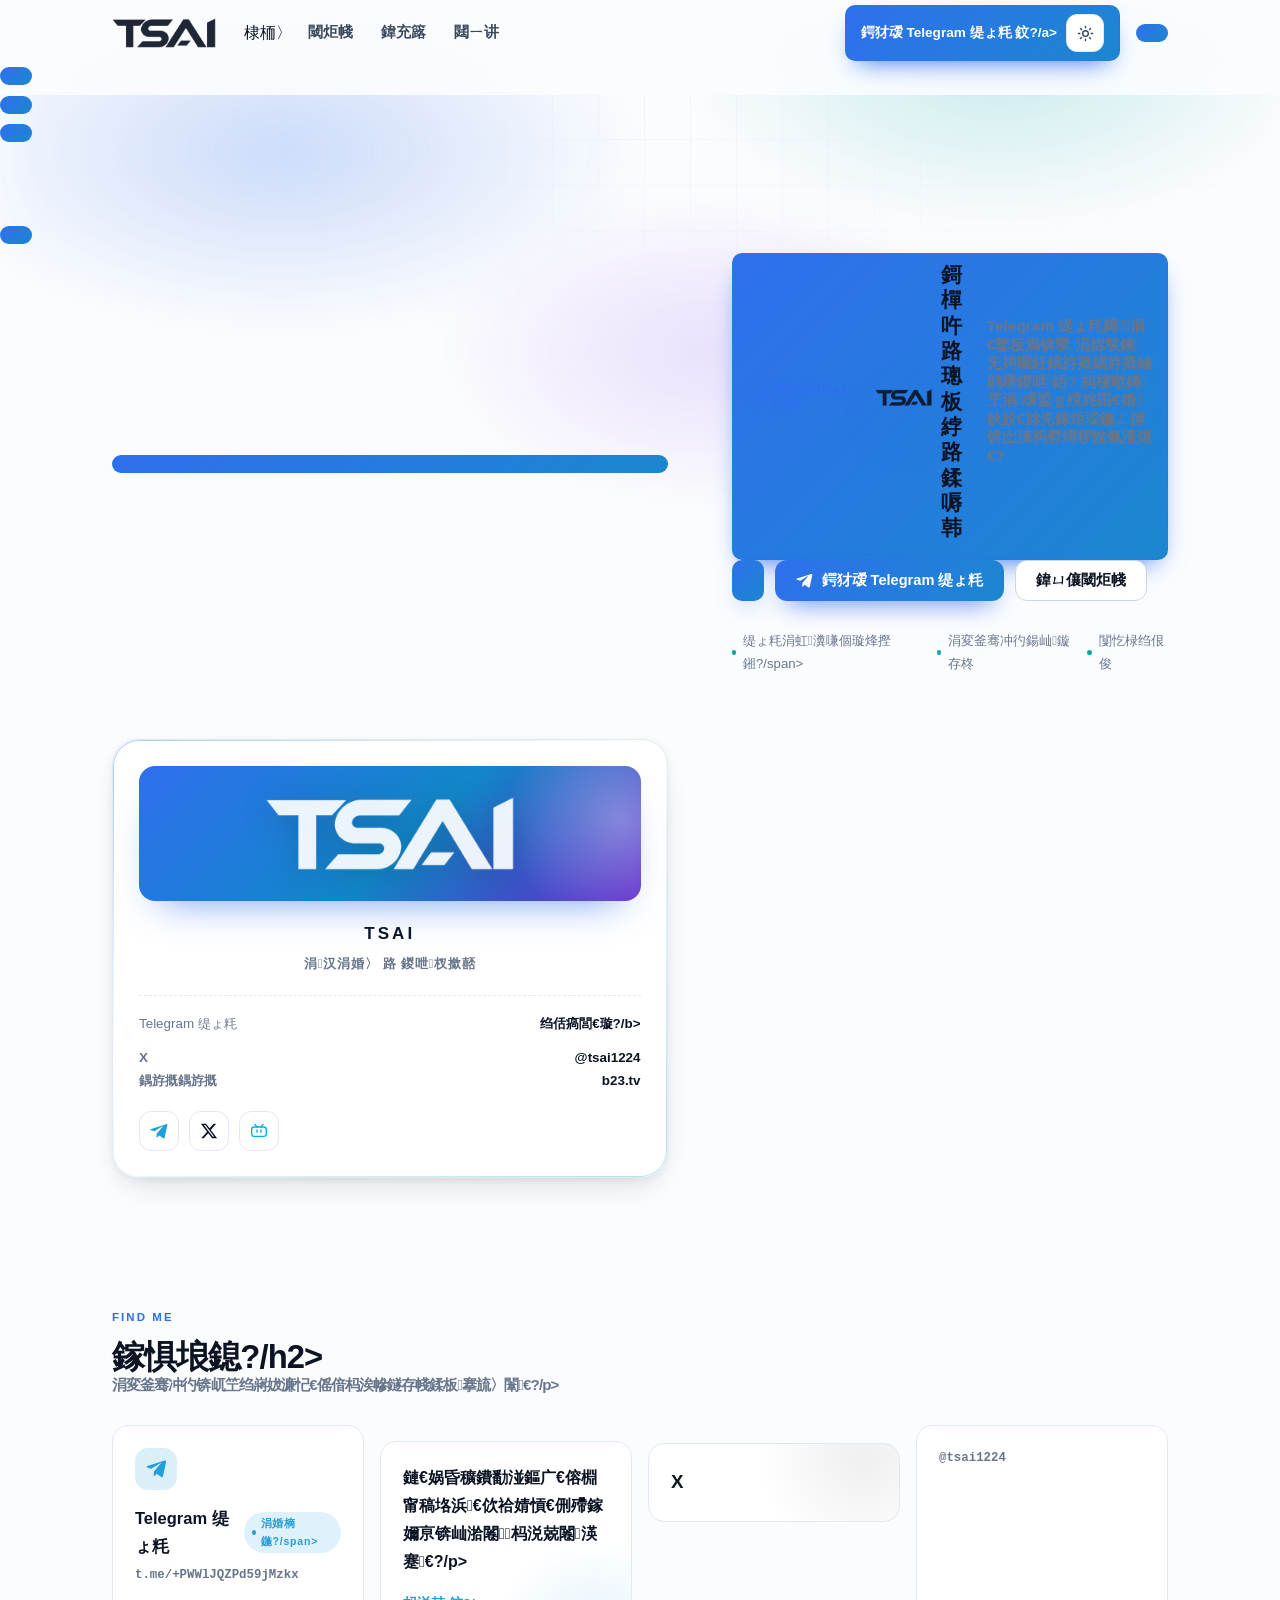
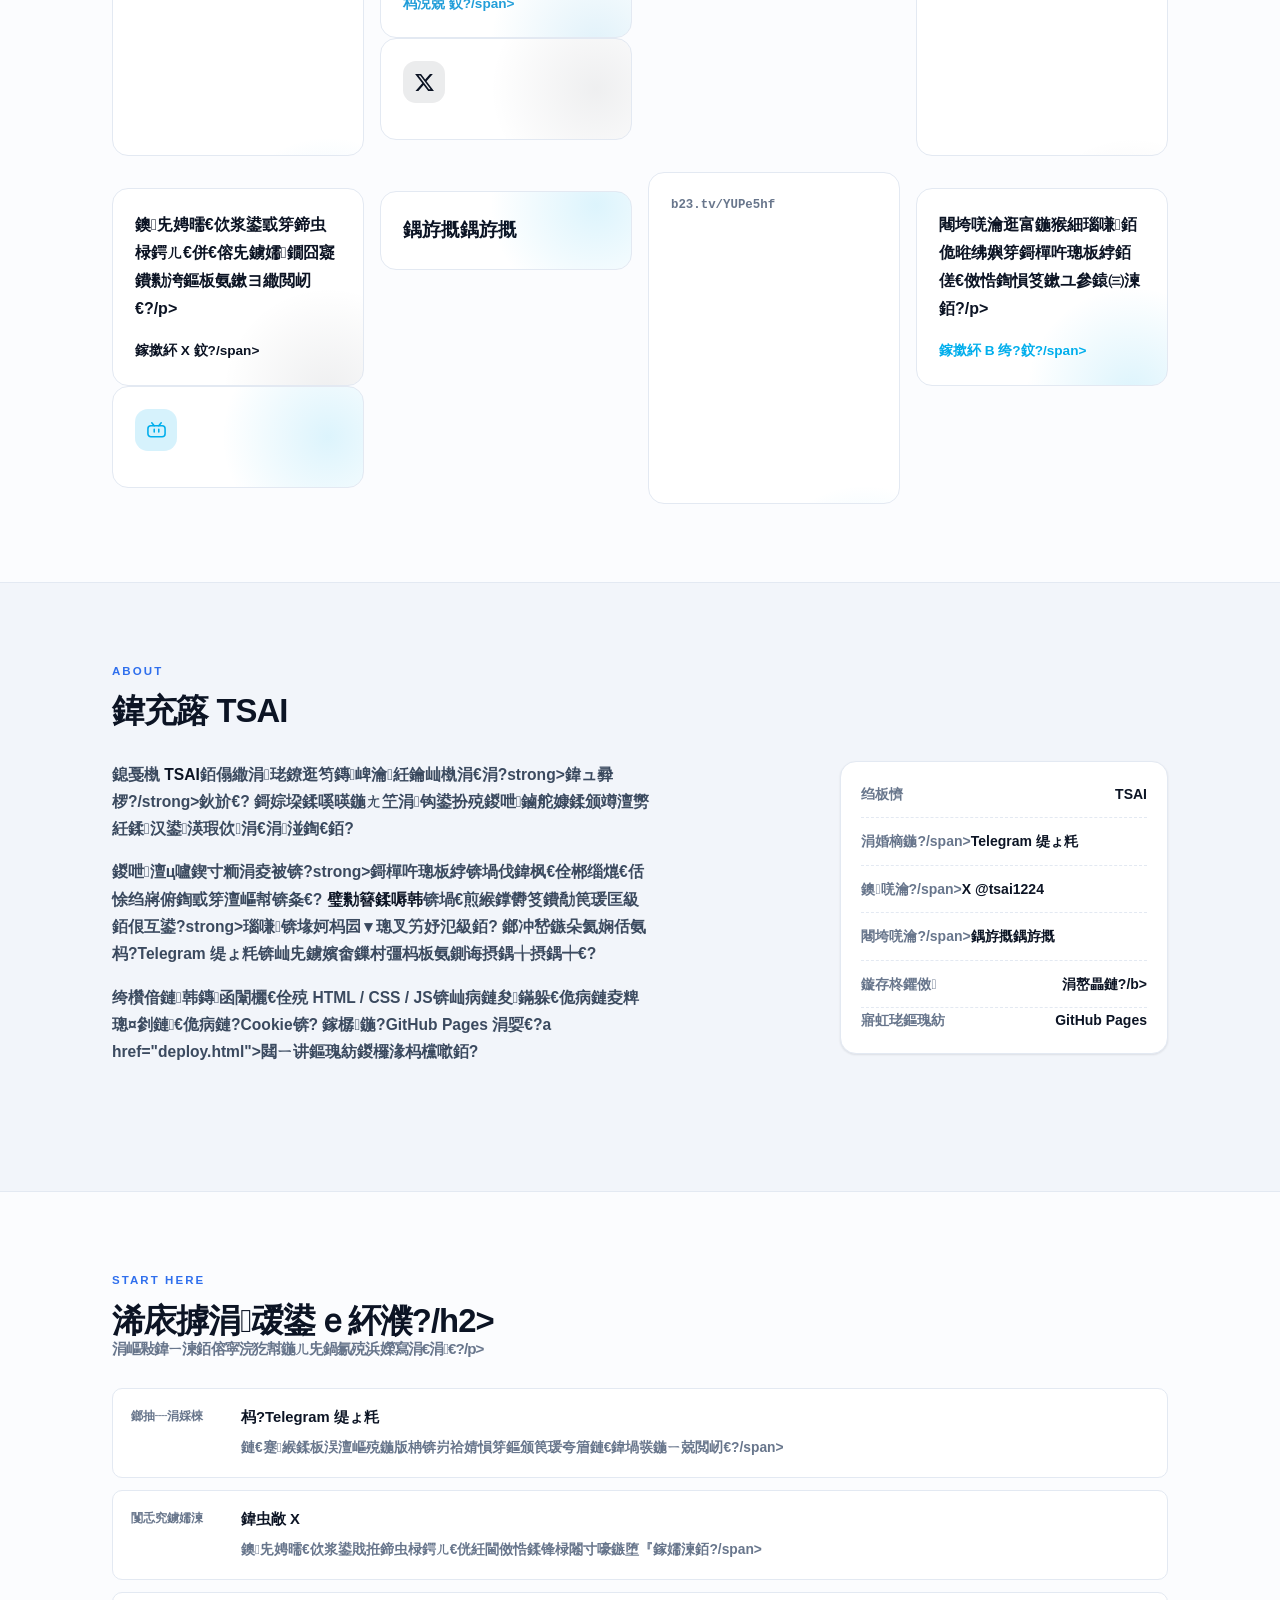
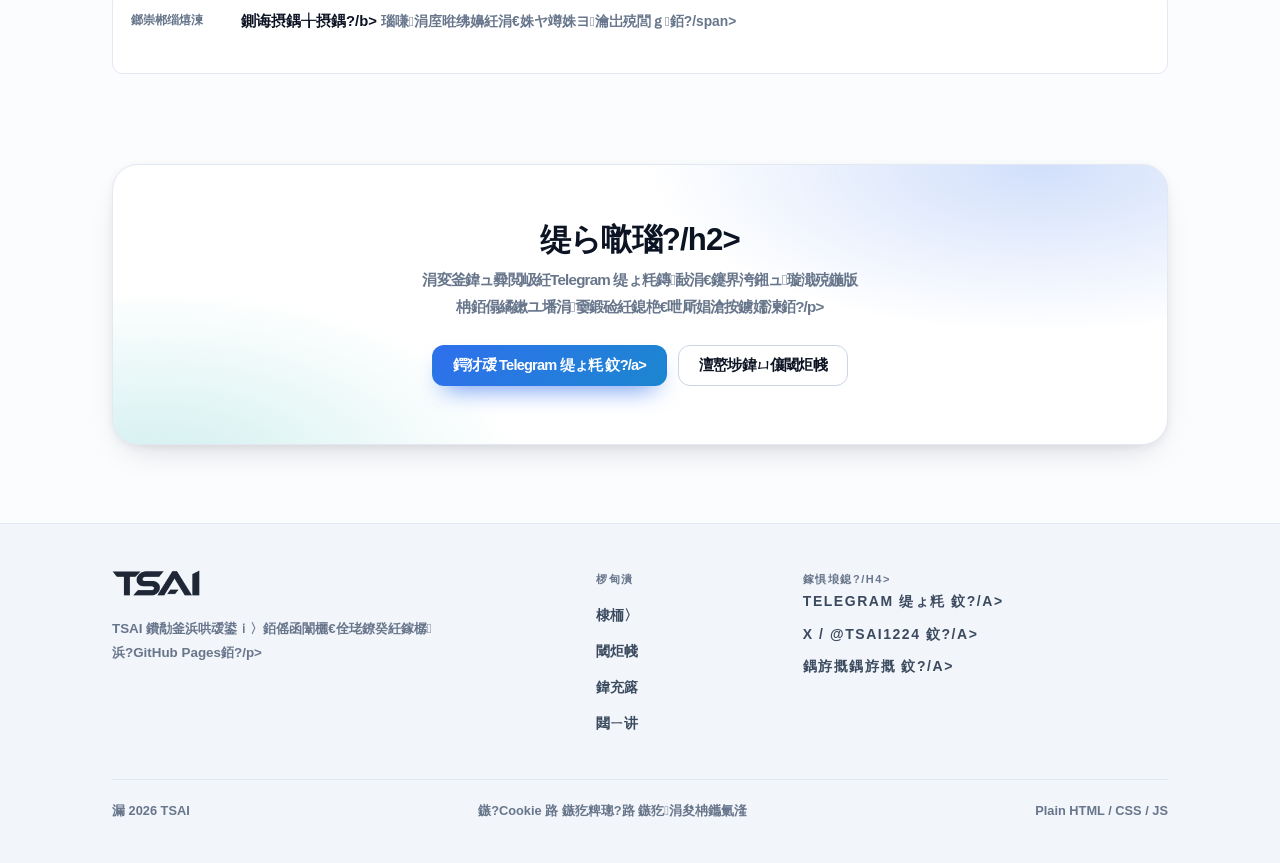
==== commit 0660cc08: "chore: canonical / og / sitemap / robots 指向 tsai.xubi.org" ====
--- a/index.html
+++ b/index.html
@@ -1,21 +1,21 @@
-<!DOCTYPE html>
+﻿<!DOCTYPE html>
 <html lang="zh-CN" data-theme="light">
 <head>
 <meta charset="utf-8">
 <meta name="viewport" content="width=device-width, initial-scale=1">
-<title>TSAI · 个人主页</title>
-<meta name="description" content="TSAI 的个人主页：Telegram 群组、X、哔哩哔哩三个入口汇总。折腾、记录、分享。">
+<title>TSAI 路 涓汉涓婚〉</title>
+<meta name="description" content="TSAI 鐨勪釜浜轰富椤碉細Telegram 缇ょ粍銆乆銆佸摂鍝╁摂鍝╀笁涓叆鍙ｆ眹鎬汇€傛姌鑵俱€佽褰曘€佸垎浜€?>
 <meta name="author" content="TSAI">
 <meta name="theme-color" content="#2f6fed">
 <link rel="icon" href="assets/img/favicon.png" type="image/png">
 <link rel="apple-touch-icon" href="assets/img/apple-touch-icon.png">
 <link rel="stylesheet" href="assets/css/style.css">
-  <link rel="canonical" href="https://mabaca123hsu.github.io/">
-  <meta property="og:url" content="https://mabaca123hsu.github.io/">
+  <link rel="canonical" href="https://tsai.xubi.org/">
+  <meta property="og:url" content="https://tsai.xubi.org/">
   <meta property="og:type" content="website">
-<meta property="og:title" content="TSAI · 个人主页">
-<meta property="og:description" content="Telegram 群组、X、哔哩哔哩 —— 一个入口看全部。">
-<meta property="og:image" content="https://mabaca123hsu.github.io/assets/img/og-cover.png">
+<meta property="og:title" content="TSAI 路 涓汉涓婚〉">
+<meta property="og:description" content="Telegram 缇ょ粍銆乆銆佸摂鍝╁摂鍝?鈥斺€?涓€涓叆鍙ｇ湅鍏ㄩ儴銆?>
+<meta property="og:image" content="https://tsai.xubi.org/assets/img/og-cover.png">
 <meta name="twitter:card" content="summary_large_image">
 <script>
   (function () {
@@ -32,26 +32,26 @@
 </head>
 <body>
 
-<a class="skip-link" href="#main">跳到正文</a>
+<a class="skip-link" href="#main">璺冲埌姝ｆ枃</a>
 
 <header class="topbar">
   <div class="wrap topbar-inner">
-    <a class="brand" href="index.html" aria-label="TSAI 首页">
+    <a class="brand" href="index.html" aria-label="TSAI 棣栭〉">
       <img class="logo-ink" src="assets/img/tsai-logo-ink.png" alt="TSAI" width="104" height="31">
       <img class="logo-paper" src="assets/img/tsai-logo-paper.png" alt="TSAI" width="104" height="31" aria-hidden="true">
     </a>
-    <nav class="nav" id="siteNav" aria-label="主导航">
-      <a href="index.html">首页</a>
-      <a href="links.html">链接</a>
-      <a href="about.html">关于</a>
-      <a href="deploy.html">部署</a>
+    <nav class="nav" id="siteNav" aria-label="涓诲鑸?>
+      <a href="index.html">棣栭〉</a>
+      <a href="links.html">閾炬帴</a>
+      <a href="about.html">鍏充簬</a>
+      <a href="deploy.html">閮ㄧ讲</a>
     </nav>
     <div class="topbar-right">
-      <a class="btn btn-primary btn-sm" href="https://t.me/+PWWlJQZPd59jMzkx" target="_blank" rel="noopener">加入 Telegram 群组 ↗</a>
-      <button class="icon-btn nav-toggle" id="navToggle" aria-label="打开导航" aria-expanded="false" aria-controls="siteNav">
+      <a class="btn btn-primary btn-sm" href="https://t.me/+PWWlJQZPd59jMzkx" target="_blank" rel="noopener">鍔犲叆 Telegram 缇ょ粍 鈫?/a>
+      <button class="icon-btn nav-toggle" id="navToggle" aria-label="鎵撳紑瀵艰埅" aria-expanded="false" aria-controls="siteNav">
         <svg width="18" height="18" viewBox="0 0 24 24" fill="none" stroke="currentColor" stroke-width="2" stroke-linecap="round"><path d="M4 7h16M4 12h16M4 17h16"/></svg>
       </button>
-      <button class="icon-btn" id="themeToggle" aria-label="切换深色 / 浅色主题">
+      <button class="icon-btn" id="themeToggle" aria-label="鍒囨崲娣辫壊 / 娴呰壊涓婚">
         <svg class="sun" width="17" height="17" viewBox="0 0 24 24" fill="none" stroke="currentColor" stroke-width="2" stroke-linecap="round"><circle cx="12" cy="12" r="4"/><path d="M12 2v2M12 20v2M2 12h2M20 12h2M4.9 4.9l1.4 1.4M17.7 17.7l1.4 1.4M19.1 4.9l-1.4 1.4M6.3 17.7l-1.4 1.4"/></svg>
         <svg class="moon" width="17" height="17" viewBox="0 0 24 24" fill="none" stroke="currentColor" stroke-width="2" stroke-linecap="round"><path d="M21 12.8A8.5 8.5 0 1 1 11.2 3a6.6 6.6 0 0 0 9.8 9.8z"/></svg>
       </button>
@@ -70,44 +70,42 @@
           <img class="hero-logo logo-paper" src="assets/img/tsai-logo-paper.png" alt="TSAI" width="420" height="125" aria-hidden="true">
           <span class="sr-only">TSAI</span>
         </h1>
-        <p class="tagline">折腾 · 记录 · 分享</p>
+        <p class="tagline">鎶樿吘 路 璁板綍 路 鍒嗕韩</p>
         <p class="sub">
-          Telegram 群组是第一现场，X 上发短想法，哔哩哔哩放长内容。
-          这里是三个入口的汇总页——想找我在哪，看这一页就够。
-        </p>
+          Telegram 缇ょ粍鏄涓€鐜板満锛孹 涓婂彂鐭兂娉曪紝鍝斿摡鍝斿摡鏀鹃暱鍐呭銆?          杩欓噷鏄笁涓叆鍙ｇ殑姹囨€婚〉鈥斺€旀兂鎵炬垜鍦ㄥ摢锛岀湅杩欎竴椤靛氨澶熴€?        </p>
         <div class="hero-actions">
           <a class="btn btn-primary" href="https://t.me/+PWWlJQZPd59jMzkx" target="_blank" rel="noopener">
             <svg width="17" height="17" viewBox="0 0 24 24" fill="currentColor" aria-hidden="true"><path d="M9.04 15.47l-.38 5.36c.54 0 .78-.24 1.06-.5l2.55-2.44 5.29 3.87c.97.54 1.66.26 1.92-.9l3.48-16.3c.31-1.45-.53-2.02-1.48-1.67L1.6 9.2C.18 9.77.2 10.58 1.36 10.94l4.6 1.44 10.7-6.74c.5-.33.96-.15.58.18z"/></svg>
-            加入 Telegram 群组
-          </a>
-          <a class="btn btn-ghost" href="links.html">全部链接</a>
+            鍔犲叆 Telegram 缇ょ粍
+          </a>
+          <a class="btn btn-ghost" href="links.html">鍏ㄩ儴閾炬帴</a>
         </div>
         <div class="hero-note">
-          <span>群组为私密邀请链接</span>
-          <span>三个平台同步更新</span>
-          <span>随时私信</span>
+          <span>缇ょ粍涓虹瀵嗛個璇烽摼鎺?/span>
+          <span>涓変釜骞冲彴鍚屾鏇存柊</span>
+          <span>闅忔椂绉佷俊</span>
         </div>
       </div>
 
       <aside class="idcard reveal">
         <div class="plate">
-          <img src="assets/img/tsai-logo-paper.png" alt="TSAI 标志" width="260" height="77">
+          <img src="assets/img/tsai-logo-paper.png" alt="TSAI 鏍囧織" width="260" height="77">
         </div>
         <p class="name">TSAI</p>
-        <p class="role">个人主页 · 内容输出</p>
+        <p class="role">涓汉涓婚〉 路 鍐呭杈撳嚭</p>
         <ul class="idcard-list">
-          <li><span>Telegram 群组</span><b>私密邀请</b></li>
+          <li><span>Telegram 缇ょ粍</span><b>绉佸瘑閭€璇?/b></li>
           <li><span>X</span><b>@tsai1224</b></li>
-          <li><span>哔哩哔哩</span><b>b23.tv</b></li>
+          <li><span>鍝斿摡鍝斿摡</span><b>b23.tv</b></li>
         </ul>
         <div class="social-row" style="margin-top:18px">
-          <a class="social tg icon-only" href="https://t.me/+PWWlJQZPd59jMzkx" target="_blank" rel="noopener" aria-label="Telegram 群组" title="Telegram 群组">
+          <a class="social tg icon-only" href="https://t.me/+PWWlJQZPd59jMzkx" target="_blank" rel="noopener" aria-label="Telegram 缇ょ粍" title="Telegram 缇ょ粍">
             <span class="ico"><svg viewBox="0 0 24 24" fill="currentColor" aria-hidden="true"><path d="M9.04 15.47l-.38 5.36c.54 0 .78-.24 1.06-.5l2.55-2.44 5.29 3.87c.97.54 1.66.26 1.92-.9l3.48-16.3c.31-1.45-.53-2.02-1.48-1.67L1.6 9.2C.18 9.77.2 10.58 1.36 10.94l4.6 1.44 10.7-6.74c.5-.33.96-.15.58.18z"/></svg></span>
           </a>
-          <a class="social x icon-only" href="https://x.com/tsai1224?s=11" target="_blank" rel="noopener" aria-label="X（Twitter）" title="X">
+          <a class="social x icon-only" href="https://x.com/tsai1224?s=11" target="_blank" rel="noopener" aria-label="X锛圱witter锛? title="X">
             <span class="ico"><svg viewBox="0 0 24 24" fill="currentColor" aria-hidden="true"><path d="M18.244 2.25h3.308l-7.227 8.26 8.502 11.24H16.17l-5.214-6.817L4.99 21.75H1.68l7.73-8.835L1.254 2.25H8.08l4.713 6.231zm-1.161 17.52h1.833L7.084 4.126H5.117z"/></svg></span>
           </a>
-          <a class="social bili icon-only" href="https://b23.tv/YUPe5hf" target="_blank" rel="noopener" aria-label="哔哩哔哩" title="哔哩哔哩">
+          <a class="social bili icon-only" href="https://b23.tv/YUPe5hf" target="_blank" rel="noopener" aria-label="鍝斿摡鍝斿摡" title="鍝斿摡鍝斿摡">
             <span class="ico"><svg viewBox="0 0 24 24" fill="none" stroke="currentColor" stroke-width="1.8" stroke-linecap="round" stroke-linejoin="round" aria-hidden="true"><rect x="2.2" y="6.6" width="19.6" height="12.6" rx="3.4"/><path d="M6.6 3.2 9.4 6.6M17.4 3.2 14.6 6.6"/><path d="M9.4 10.6v3M14.6 10.6v3"/></svg></span>
           </a>
         </div>
@@ -119,8 +117,8 @@
     <div class="wrap">
       <div class="sec-head reveal">
         <span class="kicker">Find me</span>
-        <h2>找到我</h2>
-        <p>三个平台，三种节奏。点进去直接到对应页面。</p>
+        <h2>鎵惧埌鎴?/h2>
+        <p>涓変釜骞冲彴锛屼笁绉嶈妭濂忋€傜偣杩涘幓鐩存帴鍒板搴旈〉闈€?/p>
       </div>
 
       <div class="platforms">
@@ -128,10 +126,10 @@
           <span class="pico">
             <svg viewBox="0 0 24 24" fill="currentColor" aria-hidden="true"><path d="M9.04 15.47l-.38 5.36c.54 0 .78-.24 1.06-.5l2.55-2.44 5.29 3.87c.97.54 1.66.26 1.92-.9l3.48-16.3c.31-1.45-.53-2.02-1.48-1.67L1.6 9.2C.18 9.77.2 10.58 1.36 10.94l4.6 1.44 10.7-6.74c.5-.33.96-.15.58.18z"/></svg>
           </span>
-          <h3>Telegram 群组 <span class="badge-live">主阵地</span></h3>
+          <h3>Telegram 缇ょ粍 <span class="badge-live">涓婚樀鍦?/span></h3>
           <p class="handle">t.me/+PWWlJQZPd59jMzkx</p>
-          <p>最活跃的地方。日常分享、资源、随手聊，有问题进群问最快。</p>
-          <span class="go">进群 →</span>
+          <p>鏈€娲昏穬鐨勫湴鏂广€傛棩甯稿垎浜€佽祫婧愩€侀殢鎵嬭亰锛屾湁闂杩涚兢闂渶蹇€?/p>
+          <span class="go">杩涚兢 鈫?/span>
         </a>
 
         <a class="pcard xv reveal" href="https://x.com/tsai1224?s=11" target="_blank" rel="noopener">
@@ -140,18 +138,18 @@
           </span>
           <h3>X</h3>
           <p class="handle">@tsai1224</p>
-          <p>短想法、转发与即时动态。想看碎片化的更新就来这里。</p>
-          <span class="go">打开 X →</span>
+          <p>鐭兂娉曘€佽浆鍙戜笌鍗虫椂鍔ㄦ€併€傛兂鐪嬬鐗囧寲鐨勬洿鏂板氨鏉ヨ繖閲屻€?/p>
+          <span class="go">鎵撳紑 X 鈫?/span>
         </a>
 
         <a class="pcard bili reveal" href="https://b23.tv/YUPe5hf" target="_blank" rel="noopener">
           <span class="pico">
             <svg viewBox="0 0 24 24" fill="none" stroke="currentColor" stroke-width="1.8" stroke-linecap="round" stroke-linejoin="round" aria-hidden="true"><rect x="2.2" y="6.6" width="19.6" height="12.6" rx="3.4"/><path d="M6.6 3.2 9.4 6.6M17.4 3.2 14.6 6.6"/><path d="M9.4 10.6v3M14.6 10.6v3"/></svg>
           </span>
-          <h3>哔哩哔哩</h3>
+          <h3>鍝斿摡鍝斿摡</h3>
           <p class="handle">b23.tv/YUPe5hf</p>
-          <p>长内容主场：视频、教程与折腾记录。适合坐下来慢慢看。</p>
-          <span class="go">打开 B 站 →</span>
+          <p>闀垮唴瀹逛富鍦猴細瑙嗛銆佹暀绋嬩笌鎶樿吘璁板綍銆傞€傚悎鍧愪笅鏉ユ參鎱㈢湅銆?/p>
+          <span class="go">鎵撳紑 B 绔?鈫?/span>
         </a>
       </div>
     </div>
@@ -161,31 +159,24 @@
     <div class="wrap">
       <div class="sec-head reveal">
         <span class="kicker">About</span>
-        <h2>关于 TSAI</h2>
+        <h2>鍏充簬 TSAI</h2>
       </div>
       <div class="about-grid">
         <div class="prose reveal">
           <p>
-            我是 <strong>TSAI</strong>。这个站点不是博客，而是一个<strong>入口页</strong>——
-            把我分散在三个平台的内容收拢到一处，别人只需要记一个地址。
-          </p>
+            鎴戞槸 <strong>TSAI</strong>銆傝繖涓珯鐐逛笉鏄崥瀹紝鑰屾槸涓€涓?strong>鍏ュ彛椤?/strong>鈥斺€?            鎶婃垜鍒嗘暎鍦ㄤ笁涓钩鍙扮殑鍐呭鏀舵嫝鍒颁竴澶勶紝鍒汉鍙渶瑕佽涓€涓湴鍧€銆?          </p>
           <p>
-            内容大致围绕三类：<strong>折腾记录</strong>（工具、系统、各种踩坑与复现）、
-            <strong>资源分享</strong>（值得留下的东西）、以及<strong>视频</strong>（把过程讲清楚）。
-            想即时交流就进 Telegram 群组，想看完整叙述就去哔哩哔哩。
-          </p>
+            鍐呭澶ц嚧鍥寸粫涓夌被锛?strong>鎶樿吘璁板綍</strong>锛堝伐鍏枫€佺郴缁熴€佸悇绉嶈俯鍧戜笌澶嶇幇锛夈€?            <strong>璧勬簮鍒嗕韩</strong>锛堝€煎緱鐣欎笅鐨勪笢瑗匡級銆佷互鍙?strong>瑙嗛</strong>锛堟妸杩囩▼璁叉竻妤氾級銆?            鎯冲嵆鏃朵氦娴佸氨杩?Telegram 缇ょ粍锛屾兂鐪嬪畬鏁村彊杩板氨鍘诲摂鍝╁摂鍝┿€?          </p>
           <p>
-            站点本身是纯静态的 HTML / CSS / JS，没有框架、没有统计脚本、没有 Cookie，
-            托管在 GitHub Pages 上。<a href="deploy.html">部署方式写在这里</a>。
-          </p>
+            绔欑偣鏈韩鏄函闈欐€佺殑 HTML / CSS / JS锛屾病鏈夋鏋躲€佹病鏈夌粺璁¤剼鏈€佹病鏈?Cookie锛?            鎵樼鍦?GitHub Pages 涓娿€?a href="deploy.html">閮ㄧ讲鏂瑰紡鍐欏湪杩欓噷</a>銆?          </p>
         </div>
         <ul class="facts reveal">
-          <li><span>称呼</span><b>TSAI</b></li>
-          <li><span>主阵地</span><b>Telegram 群组</b></li>
-          <li><span>短内容</span><b>X @tsai1224</b></li>
-          <li><span>长内容</span><b>哔哩哔哩</b></li>
-          <li><span>更新节奏</span><b>不定期</b></li>
-          <li><span>建站方式</span><b>GitHub Pages</b></li>
+          <li><span>绉板懠</span><b>TSAI</b></li>
+          <li><span>涓婚樀鍦?/span><b>Telegram 缇ょ粍</b></li>
+          <li><span>鐭唴瀹?/span><b>X @tsai1224</b></li>
+          <li><span>闀垮唴瀹?/span><b>鍝斿摡鍝斿摡</b></li>
+          <li><span>鏇存柊鑺傚</span><b>涓嶅畾鏈?/b></li>
+          <li><span>寤虹珯鏂瑰紡</span><b>GitHub Pages</b></li>
         </ul>
       </div>
     </div>
@@ -195,29 +186,29 @@
     <div class="wrap">
       <div class="sec-head reveal">
         <span class="kicker">Start here</span>
-        <h2>从哪个入口开始</h2>
-        <p>不用全看。按你现在想做的事挑一个。</p>
+        <h2>浠庡摢涓叆鍙ｅ紑濮?/h2>
+        <p>涓嶇敤鍏ㄧ湅銆傛寜浣犵幇鍦ㄦ兂鍋氱殑浜嬫寫涓€涓€?/p>
       </div>
       <div class="notes">
         <div class="note-row reveal">
-          <time>想马上问</time>
+          <time>鎯抽┈涓婇棶</time>
           <div>
-            <b>进 Telegram 群组</b>
-            <span>最快得到回复的地方，资源与新东西也最先发在群里。</span>
+            <b>杩?Telegram 缇ょ粍</b>
+            <span>鏈€蹇緱鍒板洖澶嶇殑鍦版柟锛岃祫婧愪笌鏂颁笢瑗夸篃鏈€鍏堝彂鍦ㄧ兢閲屻€?/span>
           </div>
         </div>
         <div class="note-row reveal">
-          <time>随便看看</time>
+          <time>闅忎究鐪嬬湅</time>
           <div>
-            <b>关注 X</b>
-            <span>短想法、转发和即时动态，适合刷时间线时顺手看。</span>
+            <b>鍏虫敞 X</b>
+            <span>鐭兂娉曘€佽浆鍙戝拰鍗虫椂鍔ㄦ€侊紝閫傚悎鍒锋椂闂寸嚎鏃堕『鎵嬬湅銆?/span>
           </div>
         </div>
         <div class="note-row reveal">
-          <time>想系统看</time>
+          <time>鎯崇郴缁熺湅</time>
           <div>
-            <b>去哔哩哔哩</b>
-            <span>视频与教程，一步一步讲完的那种。</span>
+            <b>鍘诲摂鍝╁摂鍝?/b>
+            <span>瑙嗛涓庢暀绋嬶紝涓€姝ヤ竴姝ヨ瀹岀殑閭ｇ銆?/span>
           </div>
         </div>
       </div>
@@ -227,11 +218,11 @@
   <section class="section tight">
     <div class="wrap">
       <div class="cta reveal">
-        <h2>群里见</h2>
-        <p>三个入口里，Telegram 群组是唯一能直接对话的地方。进来打个招呼，或者先潜水看看。</p>
+        <h2>缇ら噷瑙?/h2>
+        <p>涓変釜鍏ュ彛閲岋紝Telegram 缇ょ粍鏄敮涓€鑳界洿鎺ュ璇濈殑鍦版柟銆傝繘鏉ユ墦涓嫑鍛硷紝鎴栬€呭厛娼滄按鐪嬬湅銆?/p>
         <div class="hero-actions">
-          <a class="btn btn-primary" href="https://t.me/+PWWlJQZPd59jMzkx" target="_blank" rel="noopener">加入 Telegram 群组 ↗</a>
-          <a class="btn btn-ghost" href="links.html">复制全部链接</a>
+          <a class="btn btn-primary" href="https://t.me/+PWWlJQZPd59jMzkx" target="_blank" rel="noopener">鍔犲叆 Telegram 缇ょ粍 鈫?/a>
+          <a class="btn btn-ghost" href="links.html">澶嶅埗鍏ㄩ儴閾炬帴</a>
         </div>
       </div>
     </div>
@@ -243,33 +234,33 @@
   <div class="wrap">
     <div class="footer-grid">
       <div class="footer-brand">
-        <a class="brand" href="index.html" aria-label="TSAI 首页">
+        <a class="brand" href="index.html" aria-label="TSAI 棣栭〉">
           <img class="logo-ink" src="assets/img/tsai-logo-ink.png" alt="TSAI" width="92" height="27">
           <img class="logo-paper" src="assets/img/tsai-logo-paper.png" alt="TSAI" width="92" height="27" aria-hidden="true">
         </a>
-        <p>TSAI 的个人入口页。纯静态站点，托管于 GitHub Pages。</p>
+        <p>TSAI 鐨勪釜浜哄叆鍙ｉ〉銆傜函闈欐€佺珯鐐癸紝鎵樼浜?GitHub Pages銆?/p>
       </div>
       <div>
-        <h4>页面</h4>
+        <h4>椤甸潰</h4>
         <ul>
-          <li><a href="index.html">首页</a></li>
-          <li><a href="links.html">链接</a></li>
-          <li><a href="about.html">关于</a></li>
-          <li><a href="deploy.html">部署</a></li>
+          <li><a href="index.html">棣栭〉</a></li>
+          <li><a href="links.html">閾炬帴</a></li>
+          <li><a href="about.html">鍏充簬</a></li>
+          <li><a href="deploy.html">閮ㄧ讲</a></li>
         </ul>
       </div>
       <div>
-        <h4>找到我</h4>
+        <h4>鎵惧埌鎴?/h4>
         <ul>
-          <li><a href="https://t.me/+PWWlJQZPd59jMzkx" target="_blank" rel="noopener">Telegram 群组 ↗</a></li>
-          <li><a href="https://x.com/tsai1224?s=11" target="_blank" rel="noopener">X / @tsai1224 ↗</a></li>
-          <li><a href="https://b23.tv/YUPe5hf" target="_blank" rel="noopener">哔哩哔哩 ↗</a></li>
+          <li><a href="https://t.me/+PWWlJQZPd59jMzkx" target="_blank" rel="noopener">Telegram 缇ょ粍 鈫?/a></li>
+          <li><a href="https://x.com/tsai1224?s=11" target="_blank" rel="noopener">X / @tsai1224 鈫?/a></li>
+          <li><a href="https://b23.tv/YUPe5hf" target="_blank" rel="noopener">鍝斿摡鍝斿摡 鈫?/a></li>
         </ul>
       </div>
     </div>
     <div class="footer-bottom">
-      <span>© <span data-year>2026</span> TSAI</span>
-      <span>无 Cookie · 无统计 · 无第三方脚本</span>
+      <span>漏 <span data-year>2026</span> TSAI</span>
+      <span>鏃?Cookie 路 鏃犵粺璁?路 鏃犵涓夋柟鑴氭湰</span>
       <span>Plain HTML / CSS / JS</span>
     </div>
   </div>
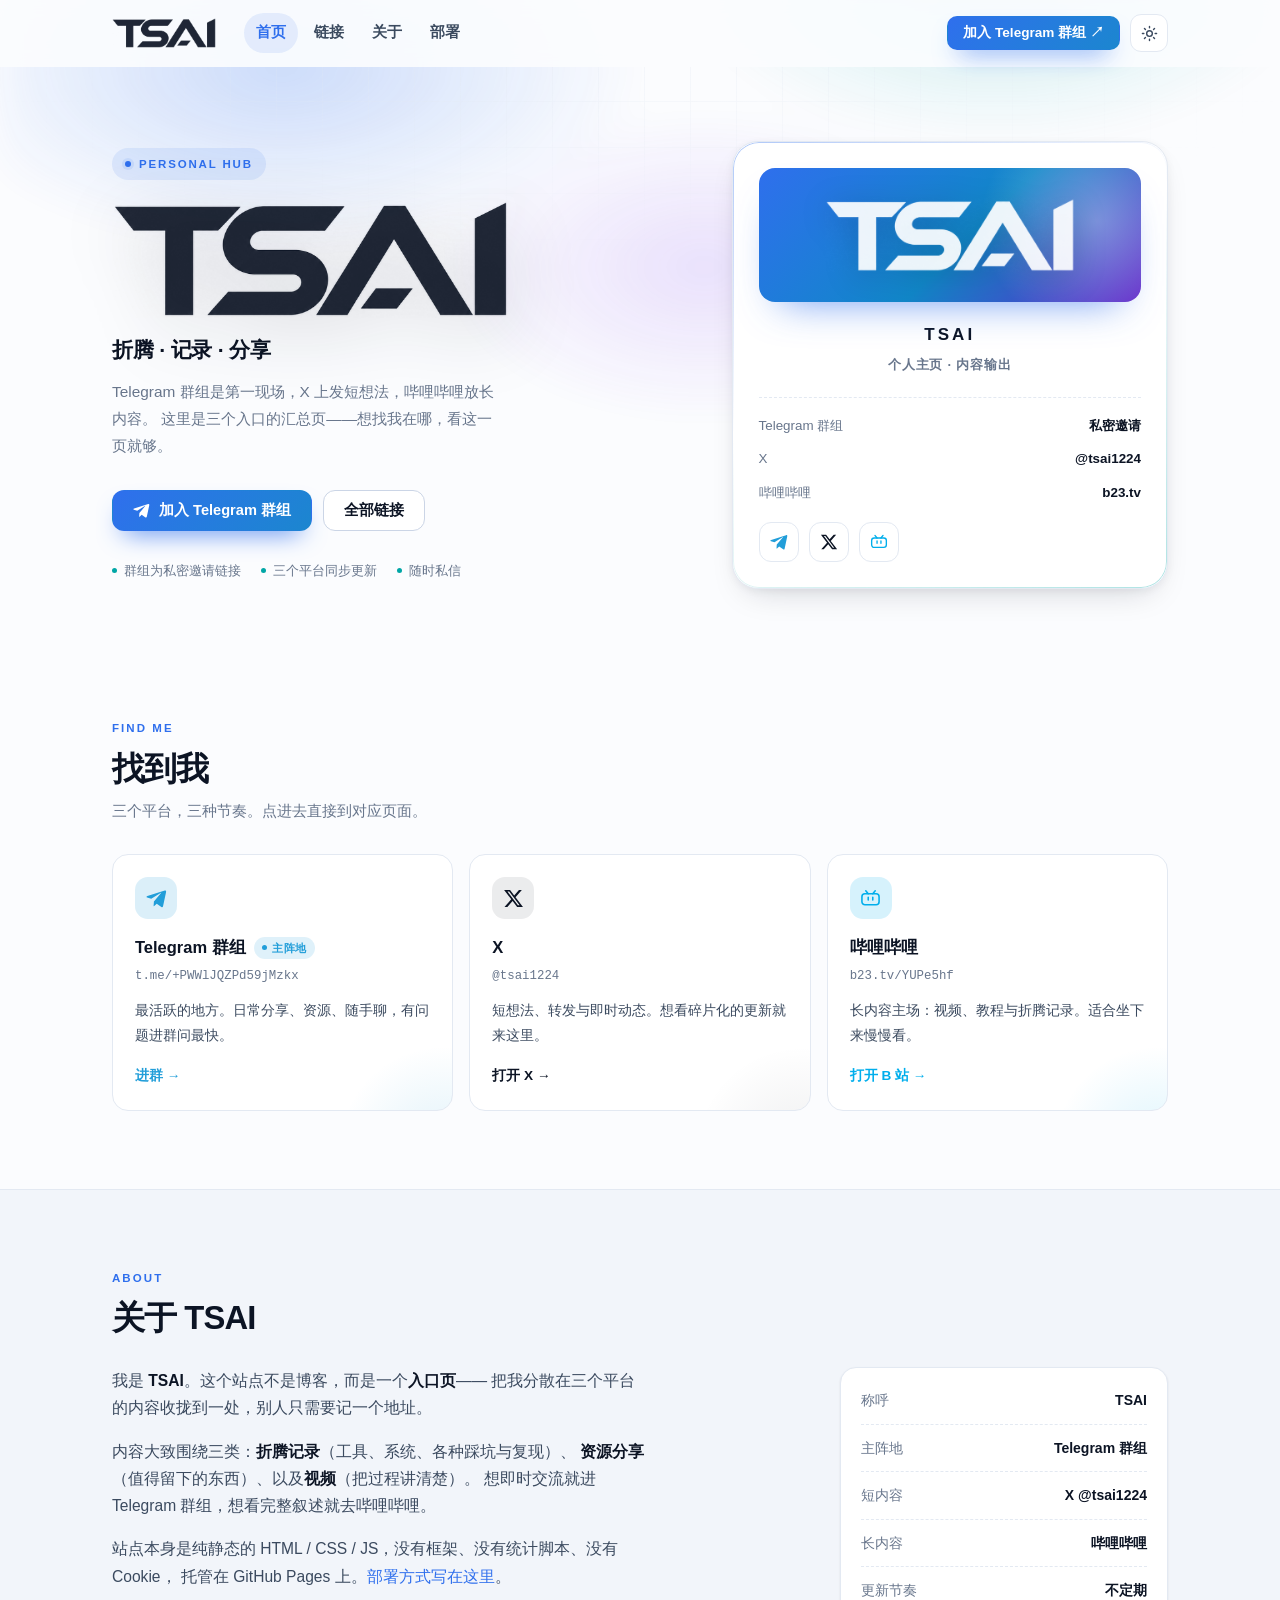
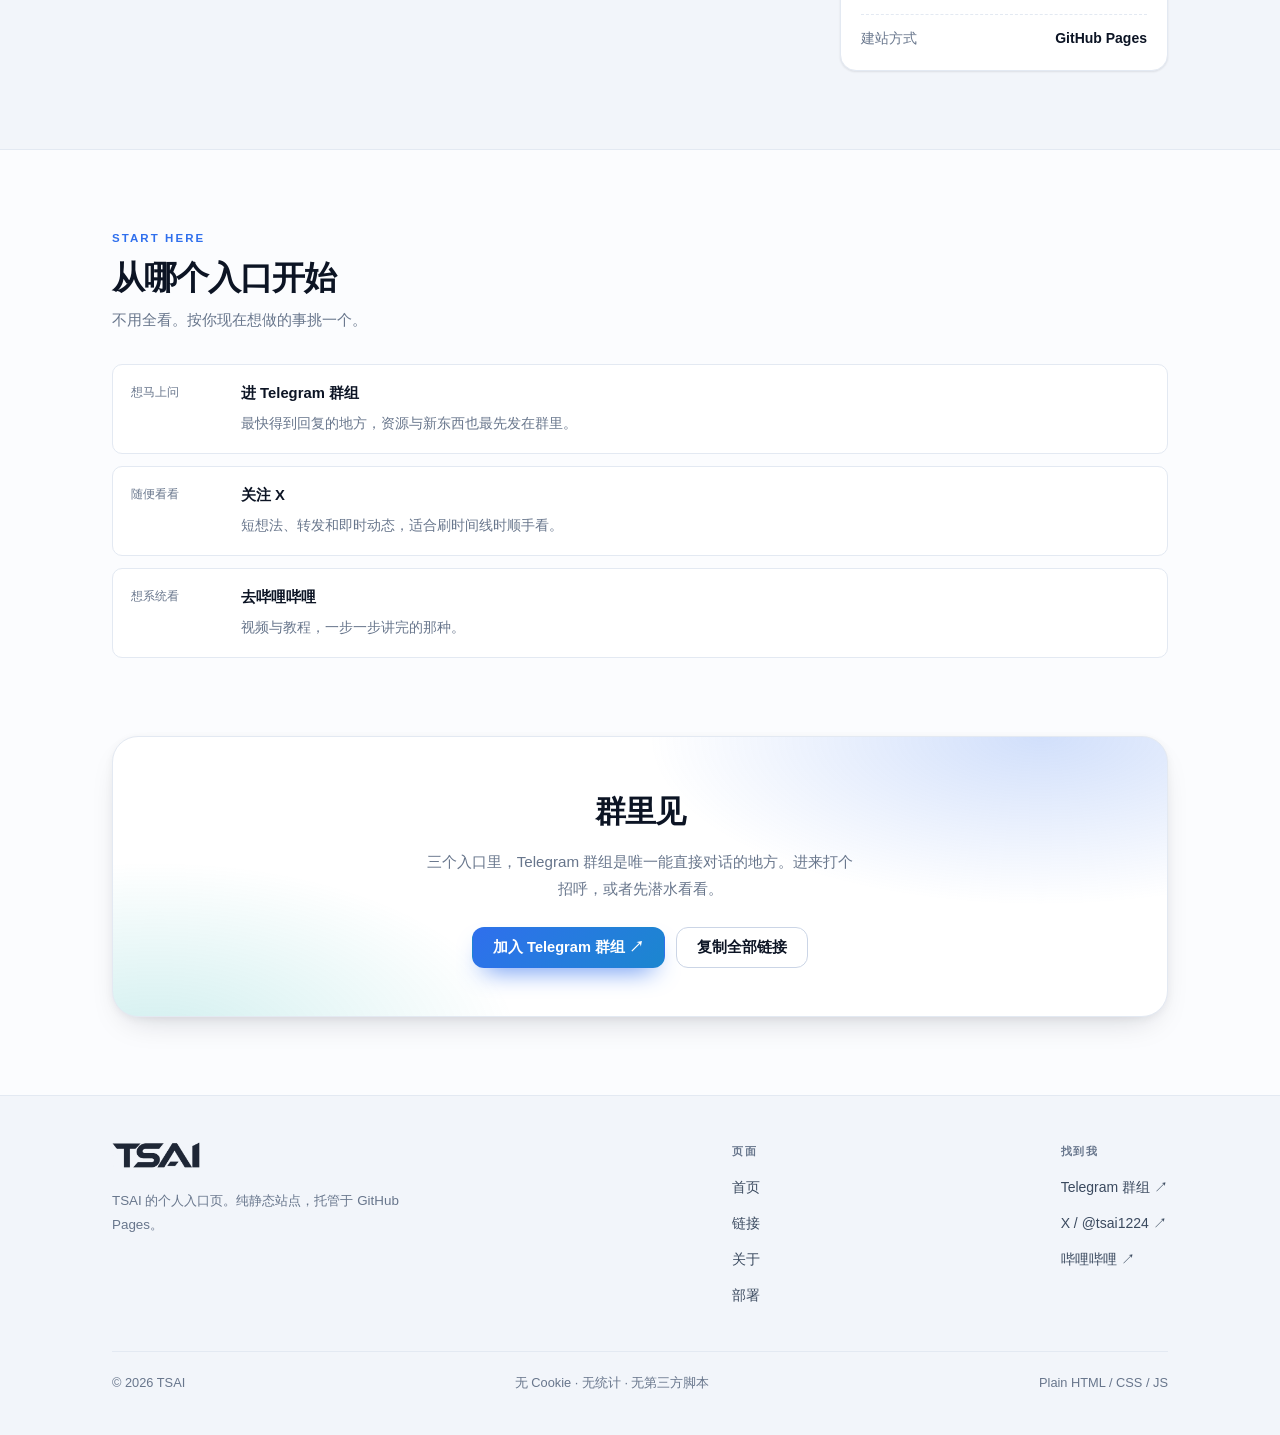
==== commit a7f64272: "fix: 修复上次提交的编码损坏，并改为 tsai.xubi.org" ====
--- a/index.html
+++ b/index.html
@@ -1,10 +1,10 @@
-﻿<!DOCTYPE html>
+<!DOCTYPE html>
 <html lang="zh-CN" data-theme="light">
 <head>
 <meta charset="utf-8">
 <meta name="viewport" content="width=device-width, initial-scale=1">
-<title>TSAI 路 涓汉涓婚〉</title>
-<meta name="description" content="TSAI 鐨勪釜浜轰富椤碉細Telegram 缇ょ粍銆乆銆佸摂鍝╁摂鍝╀笁涓叆鍙ｆ眹鎬汇€傛姌鑵俱€佽褰曘€佸垎浜€?>
+<title>TSAI · 个人主页</title>
+<meta name="description" content="TSAI 的个人主页：Telegram 群组、X、哔哩哔哩三个入口汇总。折腾、记录、分享。">
 <meta name="author" content="TSAI">
 <meta name="theme-color" content="#2f6fed">
 <link rel="icon" href="assets/img/favicon.png" type="image/png">
@@ -13,8 +13,8 @@
   <link rel="canonical" href="https://tsai.xubi.org/">
   <meta property="og:url" content="https://tsai.xubi.org/">
   <meta property="og:type" content="website">
-<meta property="og:title" content="TSAI 路 涓汉涓婚〉">
-<meta property="og:description" content="Telegram 缇ょ粍銆乆銆佸摂鍝╁摂鍝?鈥斺€?涓€涓叆鍙ｇ湅鍏ㄩ儴銆?>
+<meta property="og:title" content="TSAI · 个人主页">
+<meta property="og:description" content="Telegram 群组、X、哔哩哔哩 —— 一个入口看全部。">
 <meta property="og:image" content="https://tsai.xubi.org/assets/img/og-cover.png">
 <meta name="twitter:card" content="summary_large_image">
 <script>
@@ -32,26 +32,26 @@
 </head>
 <body>
 
-<a class="skip-link" href="#main">璺冲埌姝ｆ枃</a>
+<a class="skip-link" href="#main">跳到正文</a>
 
 <header class="topbar">
   <div class="wrap topbar-inner">
-    <a class="brand" href="index.html" aria-label="TSAI 棣栭〉">
+    <a class="brand" href="index.html" aria-label="TSAI 首页">
       <img class="logo-ink" src="assets/img/tsai-logo-ink.png" alt="TSAI" width="104" height="31">
       <img class="logo-paper" src="assets/img/tsai-logo-paper.png" alt="TSAI" width="104" height="31" aria-hidden="true">
     </a>
-    <nav class="nav" id="siteNav" aria-label="涓诲鑸?>
-      <a href="index.html">棣栭〉</a>
-      <a href="links.html">閾炬帴</a>
-      <a href="about.html">鍏充簬</a>
-      <a href="deploy.html">閮ㄧ讲</a>
+    <nav class="nav" id="siteNav" aria-label="主导航">
+      <a href="index.html">首页</a>
+      <a href="links.html">链接</a>
+      <a href="about.html">关于</a>
+      <a href="deploy.html">部署</a>
     </nav>
     <div class="topbar-right">
-      <a class="btn btn-primary btn-sm" href="https://t.me/+PWWlJQZPd59jMzkx" target="_blank" rel="noopener">鍔犲叆 Telegram 缇ょ粍 鈫?/a>
-      <button class="icon-btn nav-toggle" id="navToggle" aria-label="鎵撳紑瀵艰埅" aria-expanded="false" aria-controls="siteNav">
+      <a class="btn btn-primary btn-sm" href="https://t.me/+PWWlJQZPd59jMzkx" target="_blank" rel="noopener">加入 Telegram 群组 ↗</a>
+      <button class="icon-btn nav-toggle" id="navToggle" aria-label="打开导航" aria-expanded="false" aria-controls="siteNav">
         <svg width="18" height="18" viewBox="0 0 24 24" fill="none" stroke="currentColor" stroke-width="2" stroke-linecap="round"><path d="M4 7h16M4 12h16M4 17h16"/></svg>
       </button>
-      <button class="icon-btn" id="themeToggle" aria-label="鍒囨崲娣辫壊 / 娴呰壊涓婚">
+      <button class="icon-btn" id="themeToggle" aria-label="切换深色 / 浅色主题">
         <svg class="sun" width="17" height="17" viewBox="0 0 24 24" fill="none" stroke="currentColor" stroke-width="2" stroke-linecap="round"><circle cx="12" cy="12" r="4"/><path d="M12 2v2M12 20v2M2 12h2M20 12h2M4.9 4.9l1.4 1.4M17.7 17.7l1.4 1.4M19.1 4.9l-1.4 1.4M6.3 17.7l-1.4 1.4"/></svg>
         <svg class="moon" width="17" height="17" viewBox="0 0 24 24" fill="none" stroke="currentColor" stroke-width="2" stroke-linecap="round"><path d="M21 12.8A8.5 8.5 0 1 1 11.2 3a6.6 6.6 0 0 0 9.8 9.8z"/></svg>
       </button>
@@ -70,42 +70,44 @@
           <img class="hero-logo logo-paper" src="assets/img/tsai-logo-paper.png" alt="TSAI" width="420" height="125" aria-hidden="true">
           <span class="sr-only">TSAI</span>
         </h1>
-        <p class="tagline">鎶樿吘 路 璁板綍 路 鍒嗕韩</p>
+        <p class="tagline">折腾 · 记录 · 分享</p>
         <p class="sub">
-          Telegram 缇ょ粍鏄涓€鐜板満锛孹 涓婂彂鐭兂娉曪紝鍝斿摡鍝斿摡鏀鹃暱鍐呭銆?          杩欓噷鏄笁涓叆鍙ｇ殑姹囨€婚〉鈥斺€旀兂鎵炬垜鍦ㄥ摢锛岀湅杩欎竴椤靛氨澶熴€?        </p>
+          Telegram 群组是第一现场，X 上发短想法，哔哩哔哩放长内容。
+          这里是三个入口的汇总页——想找我在哪，看这一页就够。
+        </p>
         <div class="hero-actions">
           <a class="btn btn-primary" href="https://t.me/+PWWlJQZPd59jMzkx" target="_blank" rel="noopener">
             <svg width="17" height="17" viewBox="0 0 24 24" fill="currentColor" aria-hidden="true"><path d="M9.04 15.47l-.38 5.36c.54 0 .78-.24 1.06-.5l2.55-2.44 5.29 3.87c.97.54 1.66.26 1.92-.9l3.48-16.3c.31-1.45-.53-2.02-1.48-1.67L1.6 9.2C.18 9.77.2 10.58 1.36 10.94l4.6 1.44 10.7-6.74c.5-.33.96-.15.58.18z"/></svg>
-            鍔犲叆 Telegram 缇ょ粍
-          </a>
-          <a class="btn btn-ghost" href="links.html">鍏ㄩ儴閾炬帴</a>
+            加入 Telegram 群组
+          </a>
+          <a class="btn btn-ghost" href="links.html">全部链接</a>
         </div>
         <div class="hero-note">
-          <span>缇ょ粍涓虹瀵嗛個璇烽摼鎺?/span>
-          <span>涓変釜骞冲彴鍚屾鏇存柊</span>
-          <span>闅忔椂绉佷俊</span>
+          <span>群组为私密邀请链接</span>
+          <span>三个平台同步更新</span>
+          <span>随时私信</span>
         </div>
       </div>
 
       <aside class="idcard reveal">
         <div class="plate">
-          <img src="assets/img/tsai-logo-paper.png" alt="TSAI 鏍囧織" width="260" height="77">
+          <img src="assets/img/tsai-logo-paper.png" alt="TSAI 标志" width="260" height="77">
         </div>
         <p class="name">TSAI</p>
-        <p class="role">涓汉涓婚〉 路 鍐呭杈撳嚭</p>
+        <p class="role">个人主页 · 内容输出</p>
         <ul class="idcard-list">
-          <li><span>Telegram 缇ょ粍</span><b>绉佸瘑閭€璇?/b></li>
+          <li><span>Telegram 群组</span><b>私密邀请</b></li>
           <li><span>X</span><b>@tsai1224</b></li>
-          <li><span>鍝斿摡鍝斿摡</span><b>b23.tv</b></li>
+          <li><span>哔哩哔哩</span><b>b23.tv</b></li>
         </ul>
         <div class="social-row" style="margin-top:18px">
-          <a class="social tg icon-only" href="https://t.me/+PWWlJQZPd59jMzkx" target="_blank" rel="noopener" aria-label="Telegram 缇ょ粍" title="Telegram 缇ょ粍">
+          <a class="social tg icon-only" href="https://t.me/+PWWlJQZPd59jMzkx" target="_blank" rel="noopener" aria-label="Telegram 群组" title="Telegram 群组">
             <span class="ico"><svg viewBox="0 0 24 24" fill="currentColor" aria-hidden="true"><path d="M9.04 15.47l-.38 5.36c.54 0 .78-.24 1.06-.5l2.55-2.44 5.29 3.87c.97.54 1.66.26 1.92-.9l3.48-16.3c.31-1.45-.53-2.02-1.48-1.67L1.6 9.2C.18 9.77.2 10.58 1.36 10.94l4.6 1.44 10.7-6.74c.5-.33.96-.15.58.18z"/></svg></span>
           </a>
-          <a class="social x icon-only" href="https://x.com/tsai1224?s=11" target="_blank" rel="noopener" aria-label="X锛圱witter锛? title="X">
+          <a class="social x icon-only" href="https://x.com/tsai1224?s=11" target="_blank" rel="noopener" aria-label="X（Twitter）" title="X">
             <span class="ico"><svg viewBox="0 0 24 24" fill="currentColor" aria-hidden="true"><path d="M18.244 2.25h3.308l-7.227 8.26 8.502 11.24H16.17l-5.214-6.817L4.99 21.75H1.68l7.73-8.835L1.254 2.25H8.08l4.713 6.231zm-1.161 17.52h1.833L7.084 4.126H5.117z"/></svg></span>
           </a>
-          <a class="social bili icon-only" href="https://b23.tv/YUPe5hf" target="_blank" rel="noopener" aria-label="鍝斿摡鍝斿摡" title="鍝斿摡鍝斿摡">
+          <a class="social bili icon-only" href="https://b23.tv/YUPe5hf" target="_blank" rel="noopener" aria-label="哔哩哔哩" title="哔哩哔哩">
             <span class="ico"><svg viewBox="0 0 24 24" fill="none" stroke="currentColor" stroke-width="1.8" stroke-linecap="round" stroke-linejoin="round" aria-hidden="true"><rect x="2.2" y="6.6" width="19.6" height="12.6" rx="3.4"/><path d="M6.6 3.2 9.4 6.6M17.4 3.2 14.6 6.6"/><path d="M9.4 10.6v3M14.6 10.6v3"/></svg></span>
           </a>
         </div>
@@ -117,8 +119,8 @@
     <div class="wrap">
       <div class="sec-head reveal">
         <span class="kicker">Find me</span>
-        <h2>鎵惧埌鎴?/h2>
-        <p>涓変釜骞冲彴锛屼笁绉嶈妭濂忋€傜偣杩涘幓鐩存帴鍒板搴旈〉闈€?/p>
+        <h2>找到我</h2>
+        <p>三个平台，三种节奏。点进去直接到对应页面。</p>
       </div>
 
       <div class="platforms">
@@ -126,10 +128,10 @@
           <span class="pico">
             <svg viewBox="0 0 24 24" fill="currentColor" aria-hidden="true"><path d="M9.04 15.47l-.38 5.36c.54 0 .78-.24 1.06-.5l2.55-2.44 5.29 3.87c.97.54 1.66.26 1.92-.9l3.48-16.3c.31-1.45-.53-2.02-1.48-1.67L1.6 9.2C.18 9.77.2 10.58 1.36 10.94l4.6 1.44 10.7-6.74c.5-.33.96-.15.58.18z"/></svg>
           </span>
-          <h3>Telegram 缇ょ粍 <span class="badge-live">涓婚樀鍦?/span></h3>
+          <h3>Telegram 群组 <span class="badge-live">主阵地</span></h3>
           <p class="handle">t.me/+PWWlJQZPd59jMzkx</p>
-          <p>鏈€娲昏穬鐨勫湴鏂广€傛棩甯稿垎浜€佽祫婧愩€侀殢鎵嬭亰锛屾湁闂杩涚兢闂渶蹇€?/p>
-          <span class="go">杩涚兢 鈫?/span>
+          <p>最活跃的地方。日常分享、资源、随手聊，有问题进群问最快。</p>
+          <span class="go">进群 →</span>
         </a>
 
         <a class="pcard xv reveal" href="https://x.com/tsai1224?s=11" target="_blank" rel="noopener">
@@ -138,18 +140,18 @@
           </span>
           <h3>X</h3>
           <p class="handle">@tsai1224</p>
-          <p>鐭兂娉曘€佽浆鍙戜笌鍗虫椂鍔ㄦ€併€傛兂鐪嬬鐗囧寲鐨勬洿鏂板氨鏉ヨ繖閲屻€?/p>
-          <span class="go">鎵撳紑 X 鈫?/span>
+          <p>短想法、转发与即时动态。想看碎片化的更新就来这里。</p>
+          <span class="go">打开 X →</span>
         </a>
 
         <a class="pcard bili reveal" href="https://b23.tv/YUPe5hf" target="_blank" rel="noopener">
           <span class="pico">
             <svg viewBox="0 0 24 24" fill="none" stroke="currentColor" stroke-width="1.8" stroke-linecap="round" stroke-linejoin="round" aria-hidden="true"><rect x="2.2" y="6.6" width="19.6" height="12.6" rx="3.4"/><path d="M6.6 3.2 9.4 6.6M17.4 3.2 14.6 6.6"/><path d="M9.4 10.6v3M14.6 10.6v3"/></svg>
           </span>
-          <h3>鍝斿摡鍝斿摡</h3>
+          <h3>哔哩哔哩</h3>
           <p class="handle">b23.tv/YUPe5hf</p>
-          <p>闀垮唴瀹逛富鍦猴細瑙嗛銆佹暀绋嬩笌鎶樿吘璁板綍銆傞€傚悎鍧愪笅鏉ユ參鎱㈢湅銆?/p>
-          <span class="go">鎵撳紑 B 绔?鈫?/span>
+          <p>长内容主场：视频、教程与折腾记录。适合坐下来慢慢看。</p>
+          <span class="go">打开 B 站 →</span>
         </a>
       </div>
     </div>
@@ -159,24 +161,31 @@
     <div class="wrap">
       <div class="sec-head reveal">
         <span class="kicker">About</span>
-        <h2>鍏充簬 TSAI</h2>
+        <h2>关于 TSAI</h2>
       </div>
       <div class="about-grid">
         <div class="prose reveal">
           <p>
-            鎴戞槸 <strong>TSAI</strong>銆傝繖涓珯鐐逛笉鏄崥瀹紝鑰屾槸涓€涓?strong>鍏ュ彛椤?/strong>鈥斺€?            鎶婃垜鍒嗘暎鍦ㄤ笁涓钩鍙扮殑鍐呭鏀舵嫝鍒颁竴澶勶紝鍒汉鍙渶瑕佽涓€涓湴鍧€銆?          </p>
+            我是 <strong>TSAI</strong>。这个站点不是博客，而是一个<strong>入口页</strong>——
+            把我分散在三个平台的内容收拢到一处，别人只需要记一个地址。
+          </p>
           <p>
-            鍐呭澶ц嚧鍥寸粫涓夌被锛?strong>鎶樿吘璁板綍</strong>锛堝伐鍏枫€佺郴缁熴€佸悇绉嶈俯鍧戜笌澶嶇幇锛夈€?            <strong>璧勬簮鍒嗕韩</strong>锛堝€煎緱鐣欎笅鐨勪笢瑗匡級銆佷互鍙?strong>瑙嗛</strong>锛堟妸杩囩▼璁叉竻妤氾級銆?            鎯冲嵆鏃朵氦娴佸氨杩?Telegram 缇ょ粍锛屾兂鐪嬪畬鏁村彊杩板氨鍘诲摂鍝╁摂鍝┿€?          </p>
+            内容大致围绕三类：<strong>折腾记录</strong>（工具、系统、各种踩坑与复现）、
+            <strong>资源分享</strong>（值得留下的东西）、以及<strong>视频</strong>（把过程讲清楚）。
+            想即时交流就进 Telegram 群组，想看完整叙述就去哔哩哔哩。
+          </p>
           <p>
-            绔欑偣鏈韩鏄函闈欐€佺殑 HTML / CSS / JS锛屾病鏈夋鏋躲€佹病鏈夌粺璁¤剼鏈€佹病鏈?Cookie锛?            鎵樼鍦?GitHub Pages 涓娿€?a href="deploy.html">閮ㄧ讲鏂瑰紡鍐欏湪杩欓噷</a>銆?          </p>
+            站点本身是纯静态的 HTML / CSS / JS，没有框架、没有统计脚本、没有 Cookie，
+            托管在 GitHub Pages 上。<a href="deploy.html">部署方式写在这里</a>。
+          </p>
         </div>
         <ul class="facts reveal">
-          <li><span>绉板懠</span><b>TSAI</b></li>
-          <li><span>涓婚樀鍦?/span><b>Telegram 缇ょ粍</b></li>
-          <li><span>鐭唴瀹?/span><b>X @tsai1224</b></li>
-          <li><span>闀垮唴瀹?/span><b>鍝斿摡鍝斿摡</b></li>
-          <li><span>鏇存柊鑺傚</span><b>涓嶅畾鏈?/b></li>
-          <li><span>寤虹珯鏂瑰紡</span><b>GitHub Pages</b></li>
+          <li><span>称呼</span><b>TSAI</b></li>
+          <li><span>主阵地</span><b>Telegram 群组</b></li>
+          <li><span>短内容</span><b>X @tsai1224</b></li>
+          <li><span>长内容</span><b>哔哩哔哩</b></li>
+          <li><span>更新节奏</span><b>不定期</b></li>
+          <li><span>建站方式</span><b>GitHub Pages</b></li>
         </ul>
       </div>
     </div>
@@ -186,29 +195,29 @@
     <div class="wrap">
       <div class="sec-head reveal">
         <span class="kicker">Start here</span>
-        <h2>浠庡摢涓叆鍙ｅ紑濮?/h2>
-        <p>涓嶇敤鍏ㄧ湅銆傛寜浣犵幇鍦ㄦ兂鍋氱殑浜嬫寫涓€涓€?/p>
+        <h2>从哪个入口开始</h2>
+        <p>不用全看。按你现在想做的事挑一个。</p>
       </div>
       <div class="notes">
         <div class="note-row reveal">
-          <time>鎯抽┈涓婇棶</time>
+          <time>想马上问</time>
           <div>
-            <b>杩?Telegram 缇ょ粍</b>
-            <span>鏈€蹇緱鍒板洖澶嶇殑鍦版柟锛岃祫婧愪笌鏂颁笢瑗夸篃鏈€鍏堝彂鍦ㄧ兢閲屻€?/span>
+            <b>进 Telegram 群组</b>
+            <span>最快得到回复的地方，资源与新东西也最先发在群里。</span>
           </div>
         </div>
         <div class="note-row reveal">
-          <time>闅忎究鐪嬬湅</time>
+          <time>随便看看</time>
           <div>
-            <b>鍏虫敞 X</b>
-            <span>鐭兂娉曘€佽浆鍙戝拰鍗虫椂鍔ㄦ€侊紝閫傚悎鍒锋椂闂寸嚎鏃堕『鎵嬬湅銆?/span>
+            <b>关注 X</b>
+            <span>短想法、转发和即时动态，适合刷时间线时顺手看。</span>
           </div>
         </div>
         <div class="note-row reveal">
-          <time>鎯崇郴缁熺湅</time>
+          <time>想系统看</time>
           <div>
-            <b>鍘诲摂鍝╁摂鍝?/b>
-            <span>瑙嗛涓庢暀绋嬶紝涓€姝ヤ竴姝ヨ瀹岀殑閭ｇ銆?/span>
+            <b>去哔哩哔哩</b>
+            <span>视频与教程，一步一步讲完的那种。</span>
           </div>
         </div>
       </div>
@@ -218,11 +227,11 @@
   <section class="section tight">
     <div class="wrap">
       <div class="cta reveal">
-        <h2>缇ら噷瑙?/h2>
-        <p>涓変釜鍏ュ彛閲岋紝Telegram 缇ょ粍鏄敮涓€鑳界洿鎺ュ璇濈殑鍦版柟銆傝繘鏉ユ墦涓嫑鍛硷紝鎴栬€呭厛娼滄按鐪嬬湅銆?/p>
+        <h2>群里见</h2>
+        <p>三个入口里，Telegram 群组是唯一能直接对话的地方。进来打个招呼，或者先潜水看看。</p>
         <div class="hero-actions">
-          <a class="btn btn-primary" href="https://t.me/+PWWlJQZPd59jMzkx" target="_blank" rel="noopener">鍔犲叆 Telegram 缇ょ粍 鈫?/a>
-          <a class="btn btn-ghost" href="links.html">澶嶅埗鍏ㄩ儴閾炬帴</a>
+          <a class="btn btn-primary" href="https://t.me/+PWWlJQZPd59jMzkx" target="_blank" rel="noopener">加入 Telegram 群组 ↗</a>
+          <a class="btn btn-ghost" href="links.html">复制全部链接</a>
         </div>
       </div>
     </div>
@@ -234,33 +243,33 @@
   <div class="wrap">
     <div class="footer-grid">
       <div class="footer-brand">
-        <a class="brand" href="index.html" aria-label="TSAI 棣栭〉">
+        <a class="brand" href="index.html" aria-label="TSAI 首页">
           <img class="logo-ink" src="assets/img/tsai-logo-ink.png" alt="TSAI" width="92" height="27">
           <img class="logo-paper" src="assets/img/tsai-logo-paper.png" alt="TSAI" width="92" height="27" aria-hidden="true">
         </a>
-        <p>TSAI 鐨勪釜浜哄叆鍙ｉ〉銆傜函闈欐€佺珯鐐癸紝鎵樼浜?GitHub Pages銆?/p>
+        <p>TSAI 的个人入口页。纯静态站点，托管于 GitHub Pages。</p>
       </div>
       <div>
-        <h4>椤甸潰</h4>
+        <h4>页面</h4>
         <ul>
-          <li><a href="index.html">棣栭〉</a></li>
-          <li><a href="links.html">閾炬帴</a></li>
-          <li><a href="about.html">鍏充簬</a></li>
-          <li><a href="deploy.html">閮ㄧ讲</a></li>
+          <li><a href="index.html">首页</a></li>
+          <li><a href="links.html">链接</a></li>
+          <li><a href="about.html">关于</a></li>
+          <li><a href="deploy.html">部署</a></li>
         </ul>
       </div>
       <div>
-        <h4>鎵惧埌鎴?/h4>
+        <h4>找到我</h4>
         <ul>
-          <li><a href="https://t.me/+PWWlJQZPd59jMzkx" target="_blank" rel="noopener">Telegram 缇ょ粍 鈫?/a></li>
-          <li><a href="https://x.com/tsai1224?s=11" target="_blank" rel="noopener">X / @tsai1224 鈫?/a></li>
-          <li><a href="https://b23.tv/YUPe5hf" target="_blank" rel="noopener">鍝斿摡鍝斿摡 鈫?/a></li>
+          <li><a href="https://t.me/+PWWlJQZPd59jMzkx" target="_blank" rel="noopener">Telegram 群组 ↗</a></li>
+          <li><a href="https://x.com/tsai1224?s=11" target="_blank" rel="noopener">X / @tsai1224 ↗</a></li>
+          <li><a href="https://b23.tv/YUPe5hf" target="_blank" rel="noopener">哔哩哔哩 ↗</a></li>
         </ul>
       </div>
     </div>
     <div class="footer-bottom">
-      <span>漏 <span data-year>2026</span> TSAI</span>
-      <span>鏃?Cookie 路 鏃犵粺璁?路 鏃犵涓夋柟鑴氭湰</span>
+      <span>© <span data-year>2026</span> TSAI</span>
+      <span>无 Cookie · 无统计 · 无第三方脚本</span>
       <span>Plain HTML / CSS / JS</span>
     </div>
   </div>
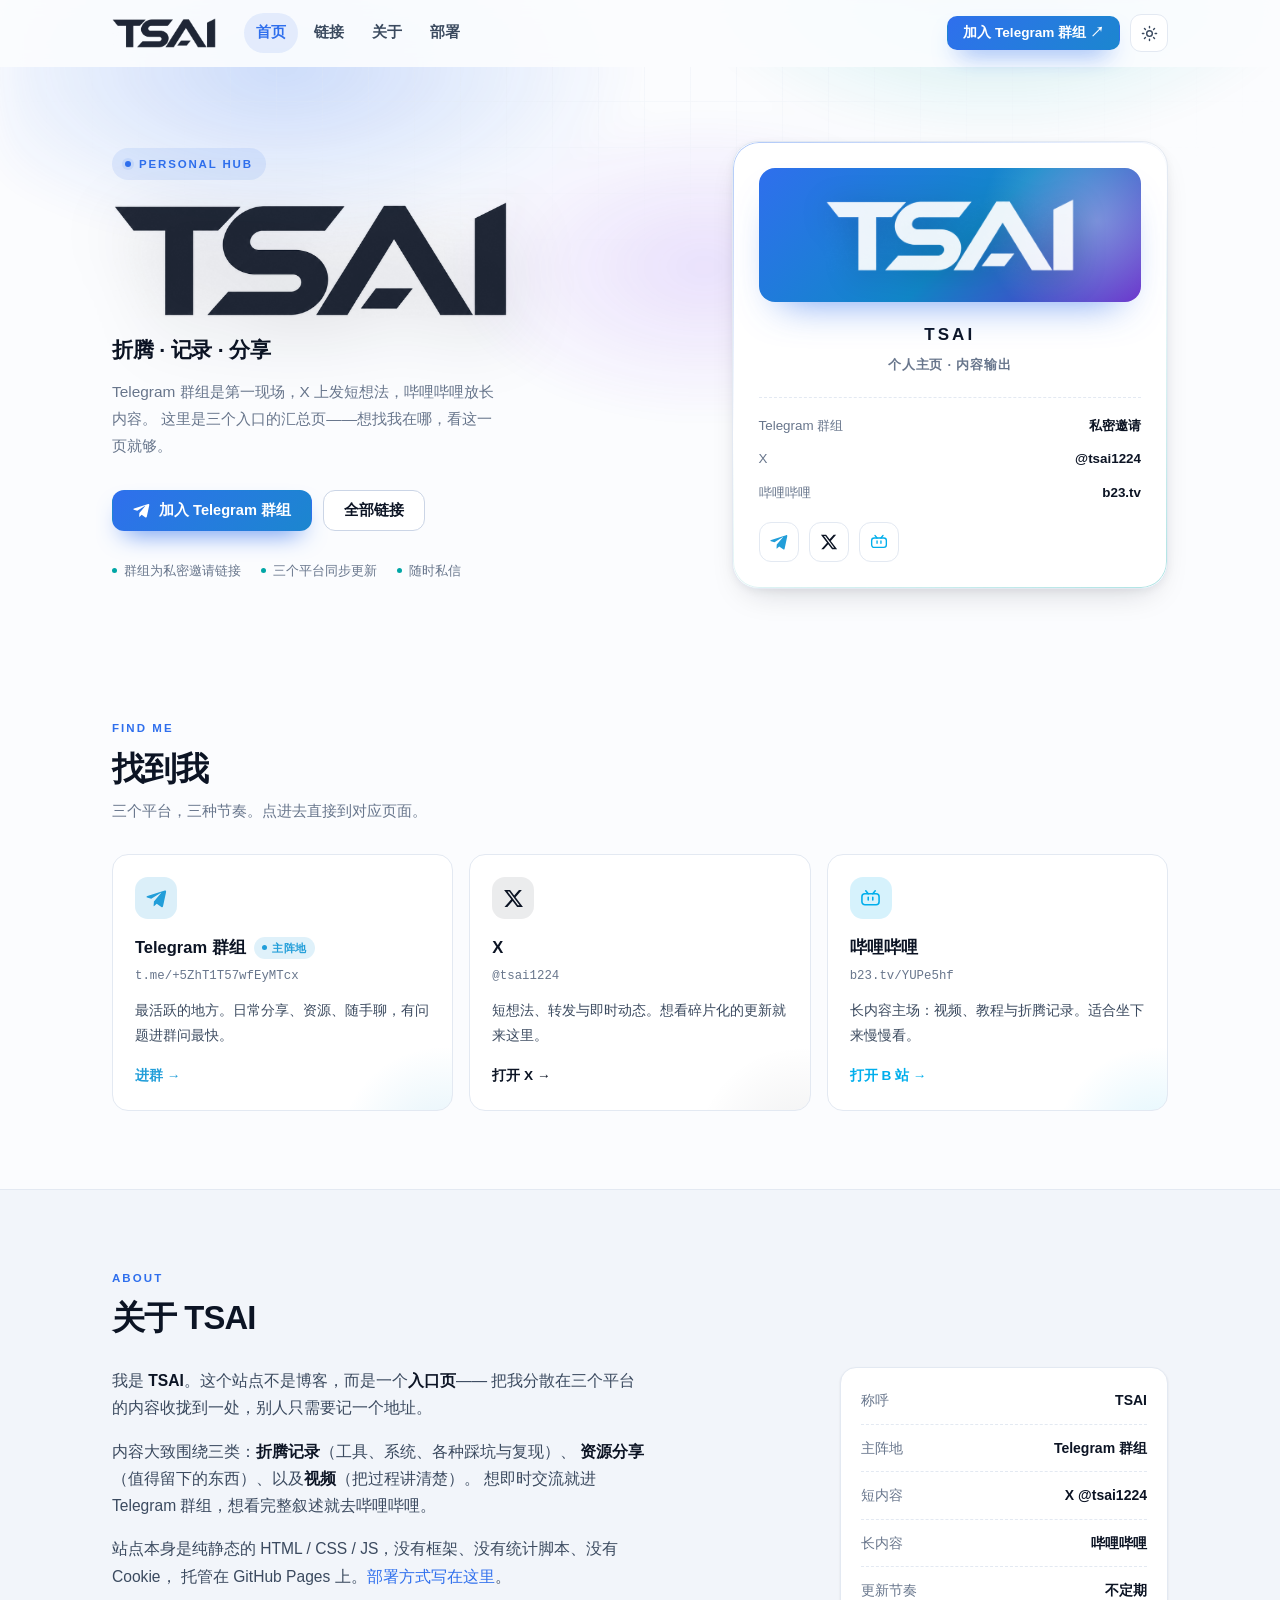
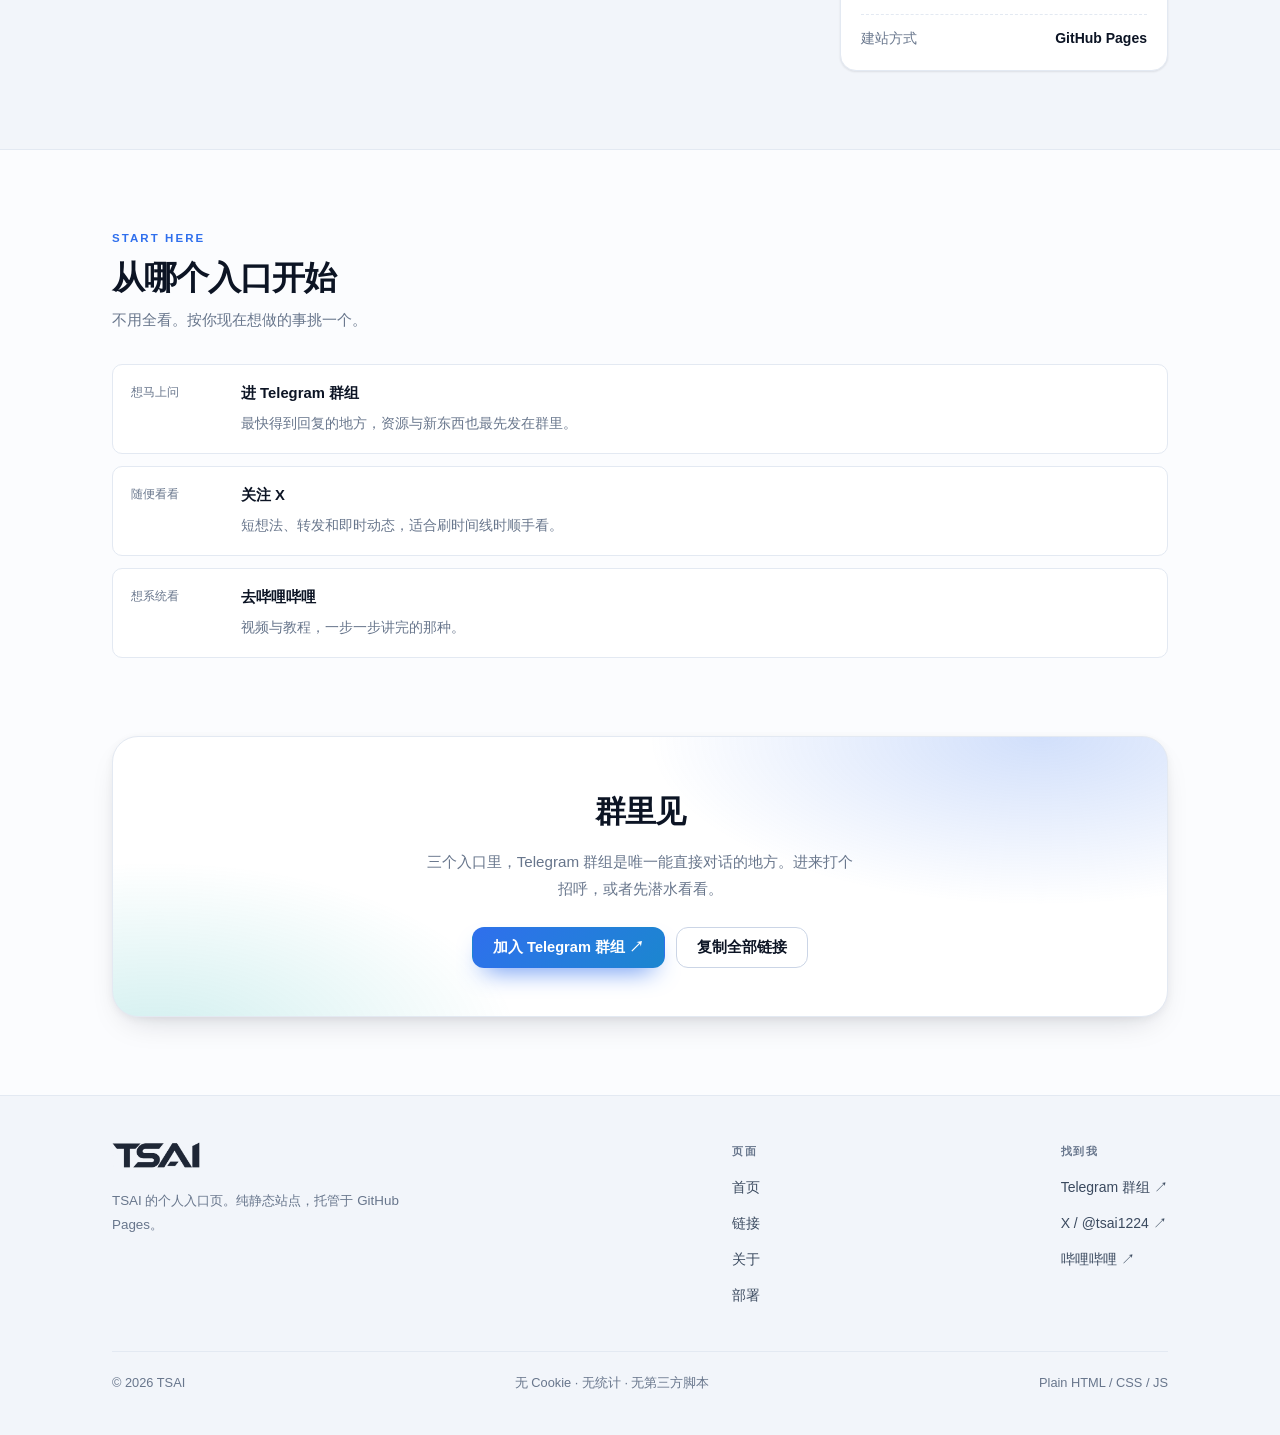
==== commit 518c7cd3: "chore: 更新 Telegram 群组邀请链接" ====
--- a/index.html
+++ b/index.html
@@ -10,12 +10,12 @@
 <link rel="icon" href="assets/img/favicon.png" type="image/png">
 <link rel="apple-touch-icon" href="assets/img/apple-touch-icon.png">
 <link rel="stylesheet" href="assets/css/style.css">
-  <link rel="canonical" href="https://tsai.xubi.org/">
-  <meta property="og:url" content="https://tsai.xubi.org/">
+  <link rel="canonical" href="https://tsai.cloud-ip.cc/">
+  <meta property="og:url" content="https://tsai.cloud-ip.cc/">
   <meta property="og:type" content="website">
 <meta property="og:title" content="TSAI · 个人主页">
 <meta property="og:description" content="Telegram 群组、X、哔哩哔哩 —— 一个入口看全部。">
-<meta property="og:image" content="https://tsai.xubi.org/assets/img/og-cover.png">
+<meta property="og:image" content="https://tsai.cloud-ip.cc/assets/img/og-cover.png">
 <meta name="twitter:card" content="summary_large_image">
 <script>
   (function () {
@@ -47,7 +47,7 @@
       <a href="deploy.html">部署</a>
     </nav>
     <div class="topbar-right">
-      <a class="btn btn-primary btn-sm" href="https://t.me/+PWWlJQZPd59jMzkx" target="_blank" rel="noopener">加入 Telegram 群组 ↗</a>
+      <a class="btn btn-primary btn-sm" href="https://t.me/+5ZhT1T57wfEyMTcx" target="_blank" rel="noopener">加入 Telegram 群组 ↗</a>
       <button class="icon-btn nav-toggle" id="navToggle" aria-label="打开导航" aria-expanded="false" aria-controls="siteNav">
         <svg width="18" height="18" viewBox="0 0 24 24" fill="none" stroke="currentColor" stroke-width="2" stroke-linecap="round"><path d="M4 7h16M4 12h16M4 17h16"/></svg>
       </button>
@@ -76,7 +76,7 @@
           这里是三个入口的汇总页——想找我在哪，看这一页就够。
         </p>
         <div class="hero-actions">
-          <a class="btn btn-primary" href="https://t.me/+PWWlJQZPd59jMzkx" target="_blank" rel="noopener">
+          <a class="btn btn-primary" href="https://t.me/+5ZhT1T57wfEyMTcx" target="_blank" rel="noopener">
             <svg width="17" height="17" viewBox="0 0 24 24" fill="currentColor" aria-hidden="true"><path d="M9.04 15.47l-.38 5.36c.54 0 .78-.24 1.06-.5l2.55-2.44 5.29 3.87c.97.54 1.66.26 1.92-.9l3.48-16.3c.31-1.45-.53-2.02-1.48-1.67L1.6 9.2C.18 9.77.2 10.58 1.36 10.94l4.6 1.44 10.7-6.74c.5-.33.96-.15.58.18z"/></svg>
             加入 Telegram 群组
           </a>
@@ -101,7 +101,7 @@
           <li><span>哔哩哔哩</span><b>b23.tv</b></li>
         </ul>
         <div class="social-row" style="margin-top:18px">
-          <a class="social tg icon-only" href="https://t.me/+PWWlJQZPd59jMzkx" target="_blank" rel="noopener" aria-label="Telegram 群组" title="Telegram 群组">
+          <a class="social tg icon-only" href="https://t.me/+5ZhT1T57wfEyMTcx" target="_blank" rel="noopener" aria-label="Telegram 群组" title="Telegram 群组">
             <span class="ico"><svg viewBox="0 0 24 24" fill="currentColor" aria-hidden="true"><path d="M9.04 15.47l-.38 5.36c.54 0 .78-.24 1.06-.5l2.55-2.44 5.29 3.87c.97.54 1.66.26 1.92-.9l3.48-16.3c.31-1.45-.53-2.02-1.48-1.67L1.6 9.2C.18 9.77.2 10.58 1.36 10.94l4.6 1.44 10.7-6.74c.5-.33.96-.15.58.18z"/></svg></span>
           </a>
           <a class="social x icon-only" href="https://x.com/tsai1224?s=11" target="_blank" rel="noopener" aria-label="X（Twitter）" title="X">
@@ -124,12 +124,12 @@
       </div>
 
       <div class="platforms">
-        <a class="pcard tg reveal" href="https://t.me/+PWWlJQZPd59jMzkx" target="_blank" rel="noopener">
+        <a class="pcard tg reveal" href="https://t.me/+5ZhT1T57wfEyMTcx" target="_blank" rel="noopener">
           <span class="pico">
             <svg viewBox="0 0 24 24" fill="currentColor" aria-hidden="true"><path d="M9.04 15.47l-.38 5.36c.54 0 .78-.24 1.06-.5l2.55-2.44 5.29 3.87c.97.54 1.66.26 1.92-.9l3.48-16.3c.31-1.45-.53-2.02-1.48-1.67L1.6 9.2C.18 9.77.2 10.58 1.36 10.94l4.6 1.44 10.7-6.74c.5-.33.96-.15.58.18z"/></svg>
           </span>
           <h3>Telegram 群组 <span class="badge-live">主阵地</span></h3>
-          <p class="handle">t.me/+PWWlJQZPd59jMzkx</p>
+          <p class="handle">t.me/+5ZhT1T57wfEyMTcx</p>
           <p>最活跃的地方。日常分享、资源、随手聊，有问题进群问最快。</p>
           <span class="go">进群 →</span>
         </a>
@@ -230,7 +230,7 @@
         <h2>群里见</h2>
         <p>三个入口里，Telegram 群组是唯一能直接对话的地方。进来打个招呼，或者先潜水看看。</p>
         <div class="hero-actions">
-          <a class="btn btn-primary" href="https://t.me/+PWWlJQZPd59jMzkx" target="_blank" rel="noopener">加入 Telegram 群组 ↗</a>
+          <a class="btn btn-primary" href="https://t.me/+5ZhT1T57wfEyMTcx" target="_blank" rel="noopener">加入 Telegram 群组 ↗</a>
           <a class="btn btn-ghost" href="links.html">复制全部链接</a>
         </div>
       </div>
@@ -261,7 +261,7 @@
       <div>
         <h4>找到我</h4>
         <ul>
-          <li><a href="https://t.me/+PWWlJQZPd59jMzkx" target="_blank" rel="noopener">Telegram 群组 ↗</a></li>
+          <li><a href="https://t.me/+5ZhT1T57wfEyMTcx" target="_blank" rel="noopener">Telegram 群组 ↗</a></li>
           <li><a href="https://x.com/tsai1224?s=11" target="_blank" rel="noopener">X / @tsai1224 ↗</a></li>
           <li><a href="https://b23.tv/YUPe5hf" target="_blank" rel="noopener">哔哩哔哩 ↗</a></li>
         </ul>
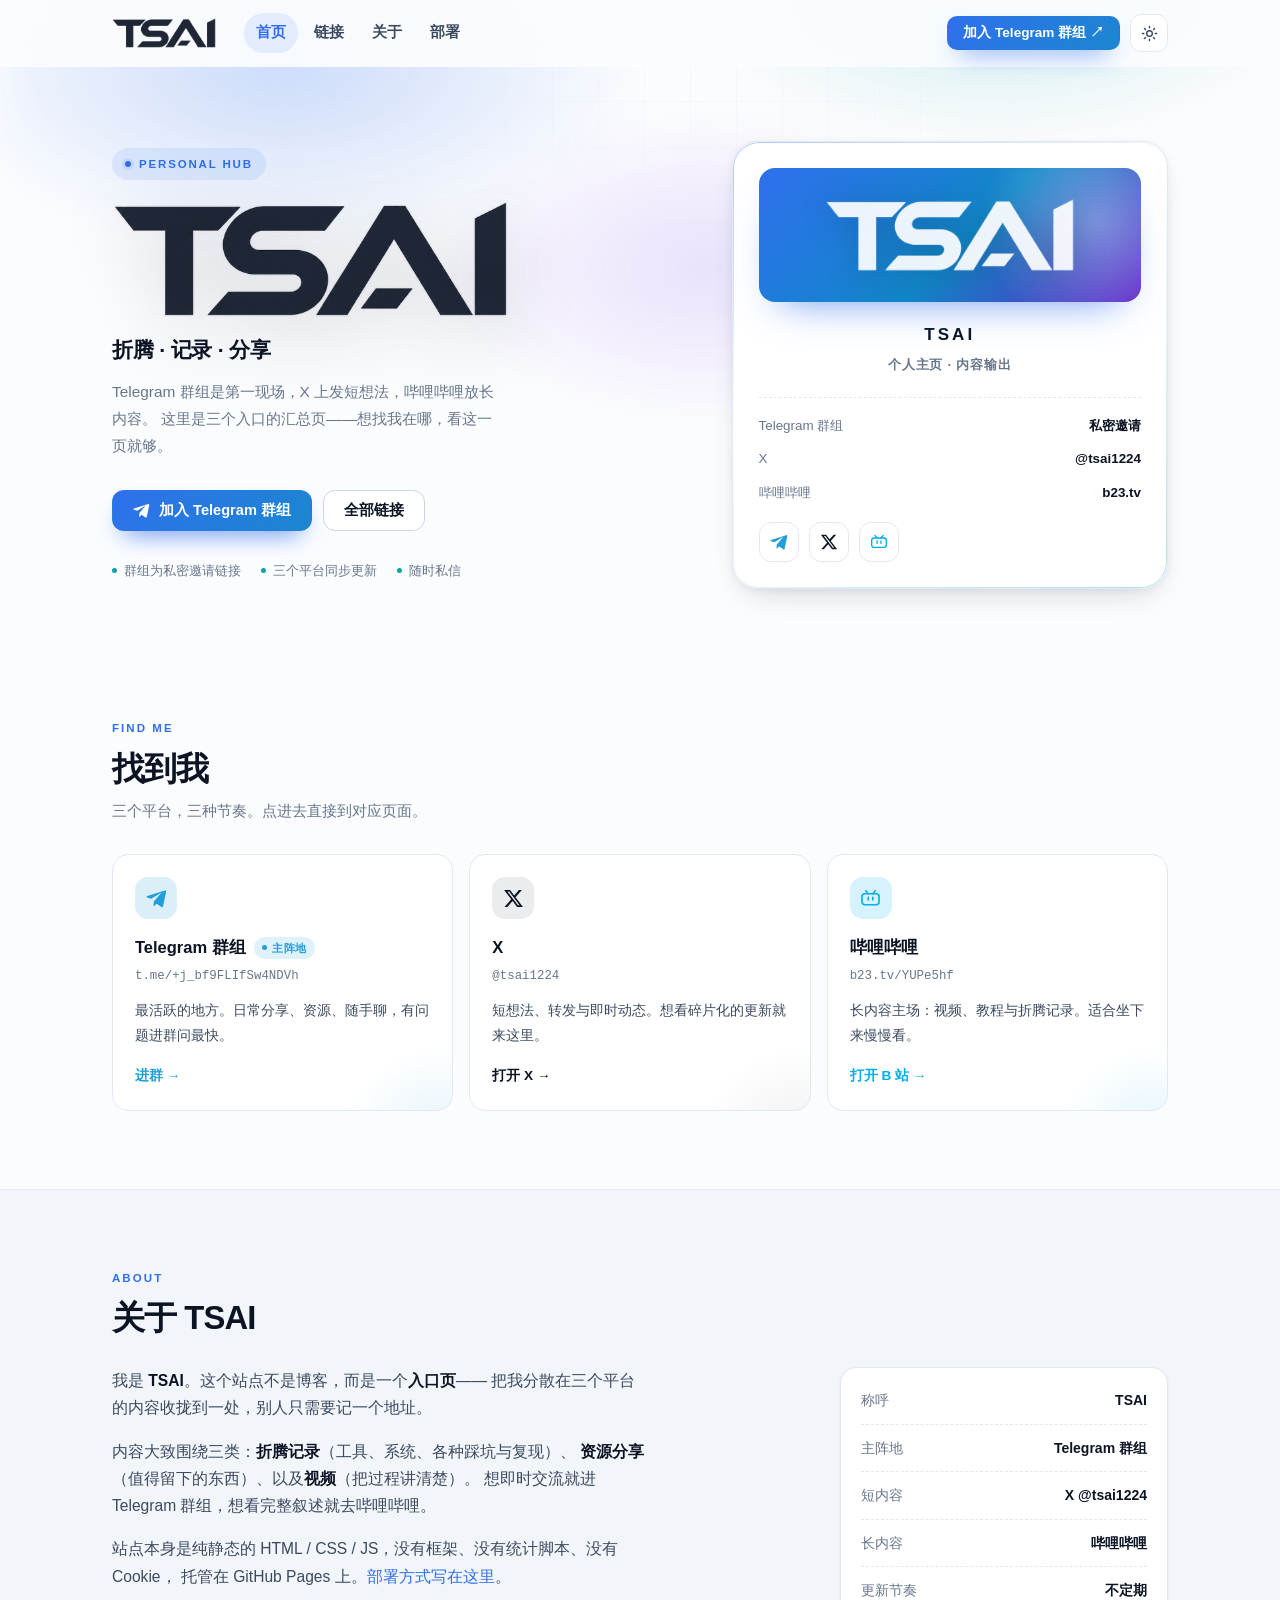
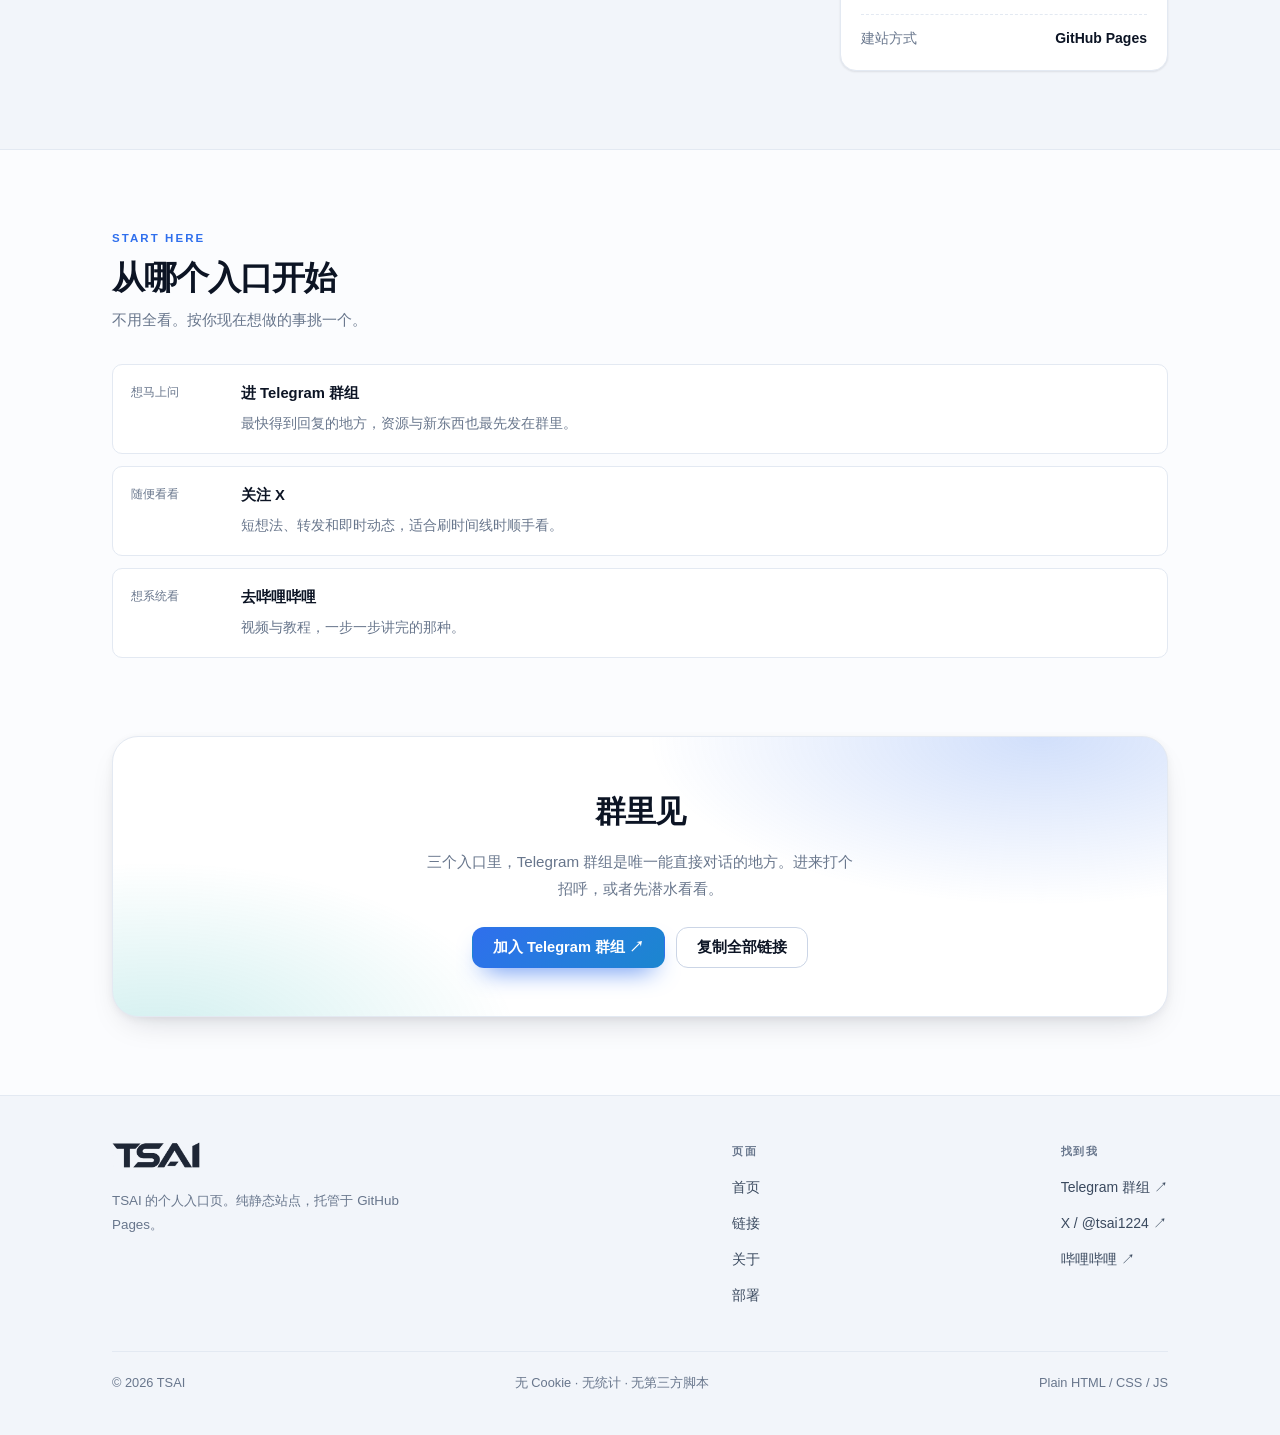
==== commit 5dc95d20: "chore: 更新 Telegram 群组邀请链接（j_bf9FLIfSw4NDVh）" ====
--- a/index.html
+++ b/index.html
@@ -10,12 +10,12 @@
 <link rel="icon" href="assets/img/favicon.png" type="image/png">
 <link rel="apple-touch-icon" href="assets/img/apple-touch-icon.png">
 <link rel="stylesheet" href="assets/css/style.css">
-  <link rel="canonical" href="https://tsai.cloud-ip.cc/">
-  <meta property="og:url" content="https://tsai.cloud-ip.cc/">
+  <link rel="canonical" href="https://mabaca123hsu.github.io/">
+  <meta property="og:url" content="https://mabaca123hsu.github.io/">
   <meta property="og:type" content="website">
 <meta property="og:title" content="TSAI · 个人主页">
 <meta property="og:description" content="Telegram 群组、X、哔哩哔哩 —— 一个入口看全部。">
-<meta property="og:image" content="https://tsai.cloud-ip.cc/assets/img/og-cover.png">
+<meta property="og:image" content="https://mabaca123hsu.github.io/assets/img/og-cover.png">
 <meta name="twitter:card" content="summary_large_image">
 <script>
   (function () {
@@ -47,7 +47,7 @@
       <a href="deploy.html">部署</a>
     </nav>
     <div class="topbar-right">
-      <a class="btn btn-primary btn-sm" href="https://t.me/+5ZhT1T57wfEyMTcx" target="_blank" rel="noopener">加入 Telegram 群组 ↗</a>
+      <a class="btn btn-primary btn-sm" href="https://t.me/+j_bf9FLIfSw4NDVh" target="_blank" rel="noopener">加入 Telegram 群组 ↗</a>
       <button class="icon-btn nav-toggle" id="navToggle" aria-label="打开导航" aria-expanded="false" aria-controls="siteNav">
         <svg width="18" height="18" viewBox="0 0 24 24" fill="none" stroke="currentColor" stroke-width="2" stroke-linecap="round"><path d="M4 7h16M4 12h16M4 17h16"/></svg>
       </button>
@@ -76,7 +76,7 @@
           这里是三个入口的汇总页——想找我在哪，看这一页就够。
         </p>
         <div class="hero-actions">
-          <a class="btn btn-primary" href="https://t.me/+5ZhT1T57wfEyMTcx" target="_blank" rel="noopener">
+          <a class="btn btn-primary" href="https://t.me/+j_bf9FLIfSw4NDVh" target="_blank" rel="noopener">
             <svg width="17" height="17" viewBox="0 0 24 24" fill="currentColor" aria-hidden="true"><path d="M9.04 15.47l-.38 5.36c.54 0 .78-.24 1.06-.5l2.55-2.44 5.29 3.87c.97.54 1.66.26 1.92-.9l3.48-16.3c.31-1.45-.53-2.02-1.48-1.67L1.6 9.2C.18 9.77.2 10.58 1.36 10.94l4.6 1.44 10.7-6.74c.5-.33.96-.15.58.18z"/></svg>
             加入 Telegram 群组
           </a>
@@ -101,7 +101,7 @@
           <li><span>哔哩哔哩</span><b>b23.tv</b></li>
         </ul>
         <div class="social-row" style="margin-top:18px">
-          <a class="social tg icon-only" href="https://t.me/+5ZhT1T57wfEyMTcx" target="_blank" rel="noopener" aria-label="Telegram 群组" title="Telegram 群组">
+          <a class="social tg icon-only" href="https://t.me/+j_bf9FLIfSw4NDVh" target="_blank" rel="noopener" aria-label="Telegram 群组" title="Telegram 群组">
             <span class="ico"><svg viewBox="0 0 24 24" fill="currentColor" aria-hidden="true"><path d="M9.04 15.47l-.38 5.36c.54 0 .78-.24 1.06-.5l2.55-2.44 5.29 3.87c.97.54 1.66.26 1.92-.9l3.48-16.3c.31-1.45-.53-2.02-1.48-1.67L1.6 9.2C.18 9.77.2 10.58 1.36 10.94l4.6 1.44 10.7-6.74c.5-.33.96-.15.58.18z"/></svg></span>
           </a>
           <a class="social x icon-only" href="https://x.com/tsai1224?s=11" target="_blank" rel="noopener" aria-label="X（Twitter）" title="X">
@@ -124,12 +124,12 @@
       </div>
 
       <div class="platforms">
-        <a class="pcard tg reveal" href="https://t.me/+5ZhT1T57wfEyMTcx" target="_blank" rel="noopener">
+        <a class="pcard tg reveal" href="https://t.me/+j_bf9FLIfSw4NDVh" target="_blank" rel="noopener">
           <span class="pico">
             <svg viewBox="0 0 24 24" fill="currentColor" aria-hidden="true"><path d="M9.04 15.47l-.38 5.36c.54 0 .78-.24 1.06-.5l2.55-2.44 5.29 3.87c.97.54 1.66.26 1.92-.9l3.48-16.3c.31-1.45-.53-2.02-1.48-1.67L1.6 9.2C.18 9.77.2 10.58 1.36 10.94l4.6 1.44 10.7-6.74c.5-.33.96-.15.58.18z"/></svg>
           </span>
           <h3>Telegram 群组 <span class="badge-live">主阵地</span></h3>
-          <p class="handle">t.me/+5ZhT1T57wfEyMTcx</p>
+          <p class="handle">t.me/+j_bf9FLIfSw4NDVh</p>
           <p>最活跃的地方。日常分享、资源、随手聊，有问题进群问最快。</p>
           <span class="go">进群 →</span>
         </a>
@@ -230,7 +230,7 @@
         <h2>群里见</h2>
         <p>三个入口里，Telegram 群组是唯一能直接对话的地方。进来打个招呼，或者先潜水看看。</p>
         <div class="hero-actions">
-          <a class="btn btn-primary" href="https://t.me/+5ZhT1T57wfEyMTcx" target="_blank" rel="noopener">加入 Telegram 群组 ↗</a>
+          <a class="btn btn-primary" href="https://t.me/+j_bf9FLIfSw4NDVh" target="_blank" rel="noopener">加入 Telegram 群组 ↗</a>
           <a class="btn btn-ghost" href="links.html">复制全部链接</a>
         </div>
       </div>
@@ -261,7 +261,7 @@
       <div>
         <h4>找到我</h4>
         <ul>
-          <li><a href="https://t.me/+5ZhT1T57wfEyMTcx" target="_blank" rel="noopener">Telegram 群组 ↗</a></li>
+          <li><a href="https://t.me/+j_bf9FLIfSw4NDVh" target="_blank" rel="noopener">Telegram 群组 ↗</a></li>
           <li><a href="https://x.com/tsai1224?s=11" target="_blank" rel="noopener">X / @tsai1224 ↗</a></li>
           <li><a href="https://b23.tv/YUPe5hf" target="_blank" rel="noopener">哔哩哔哩 ↗</a></li>
         </ul>
